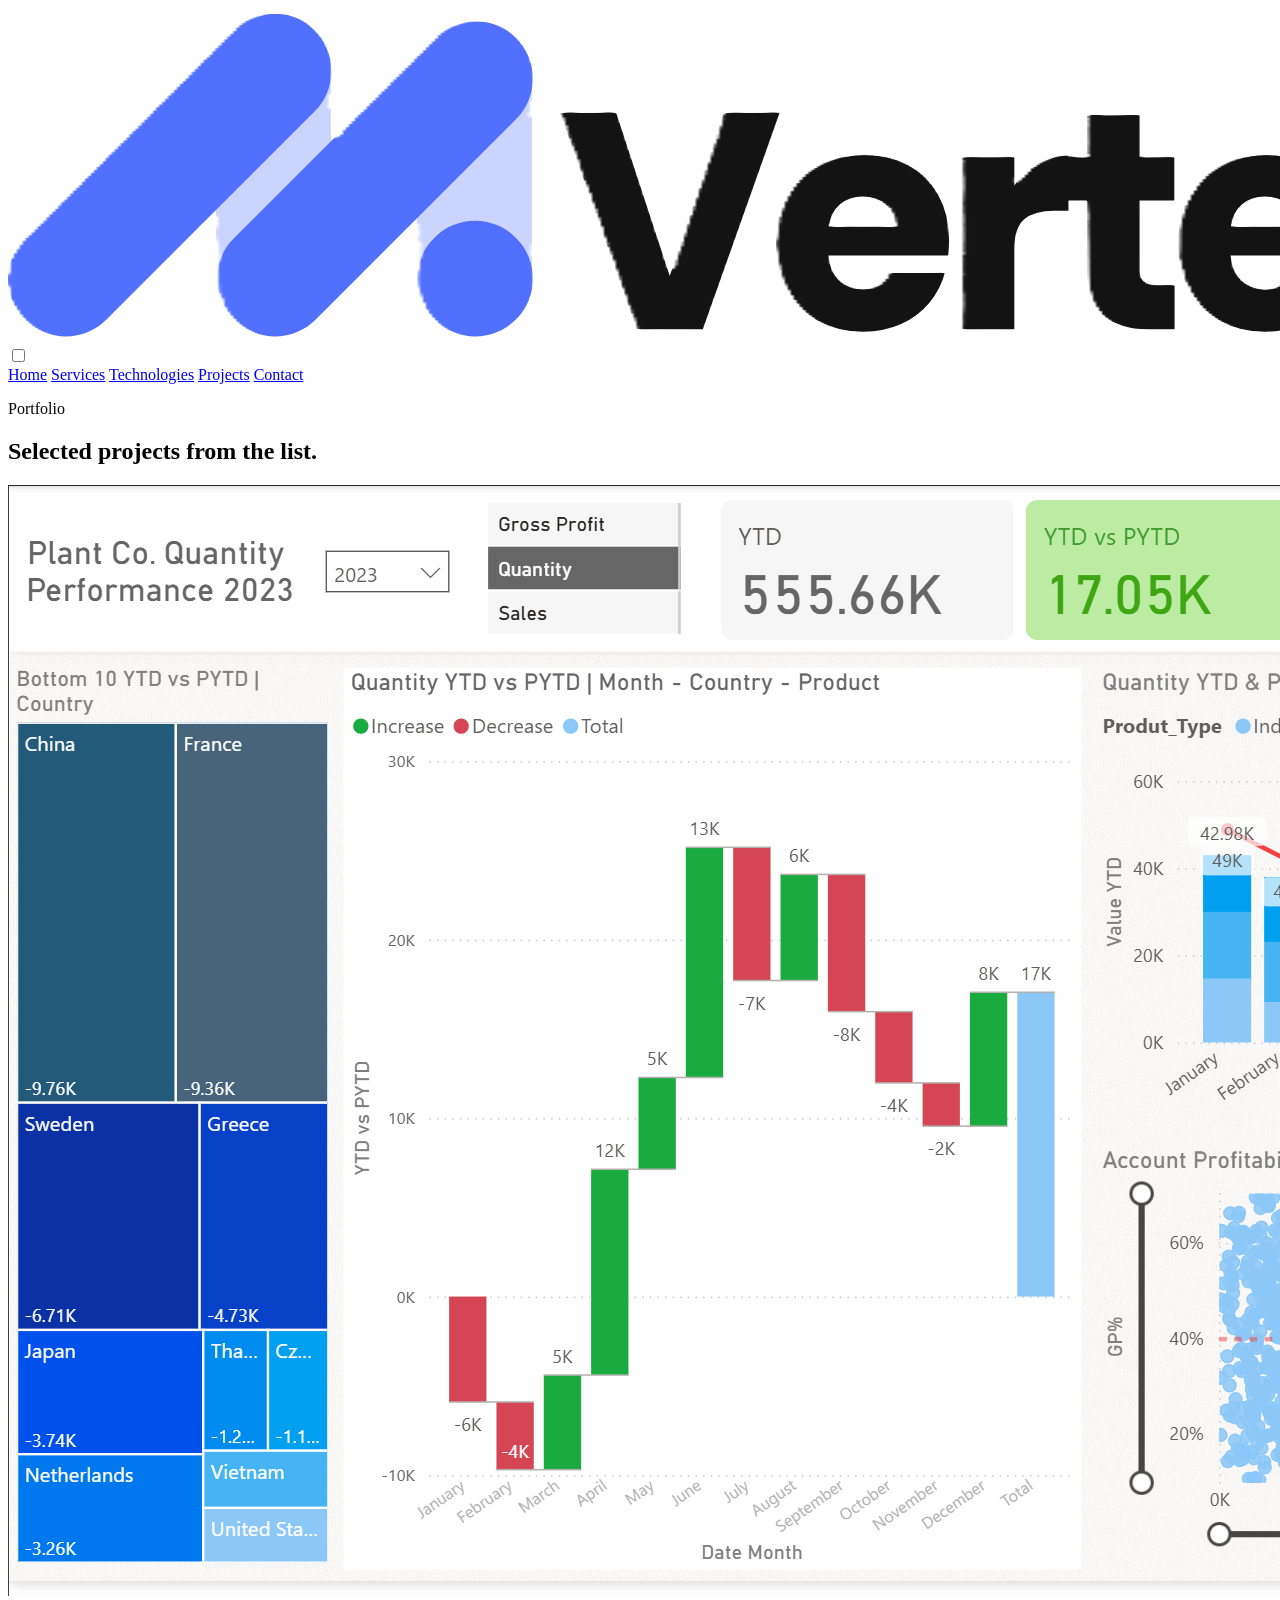
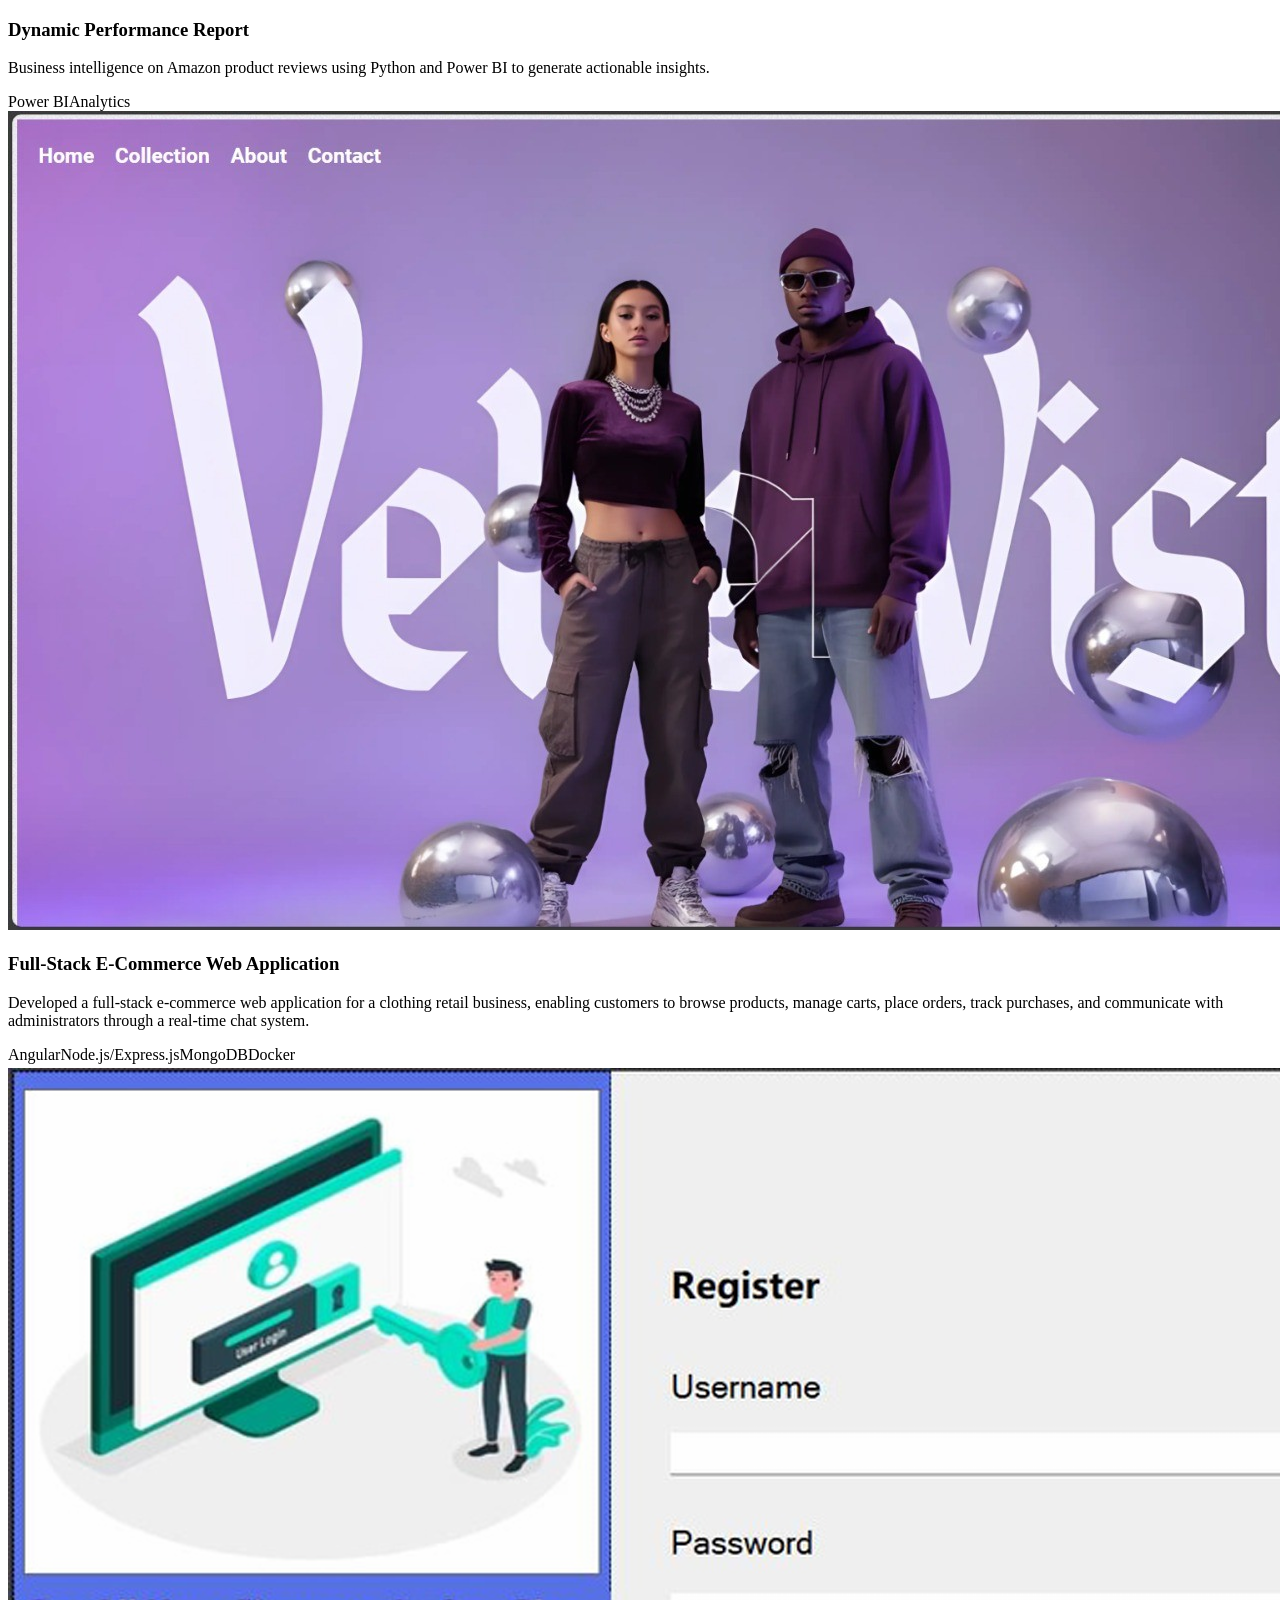
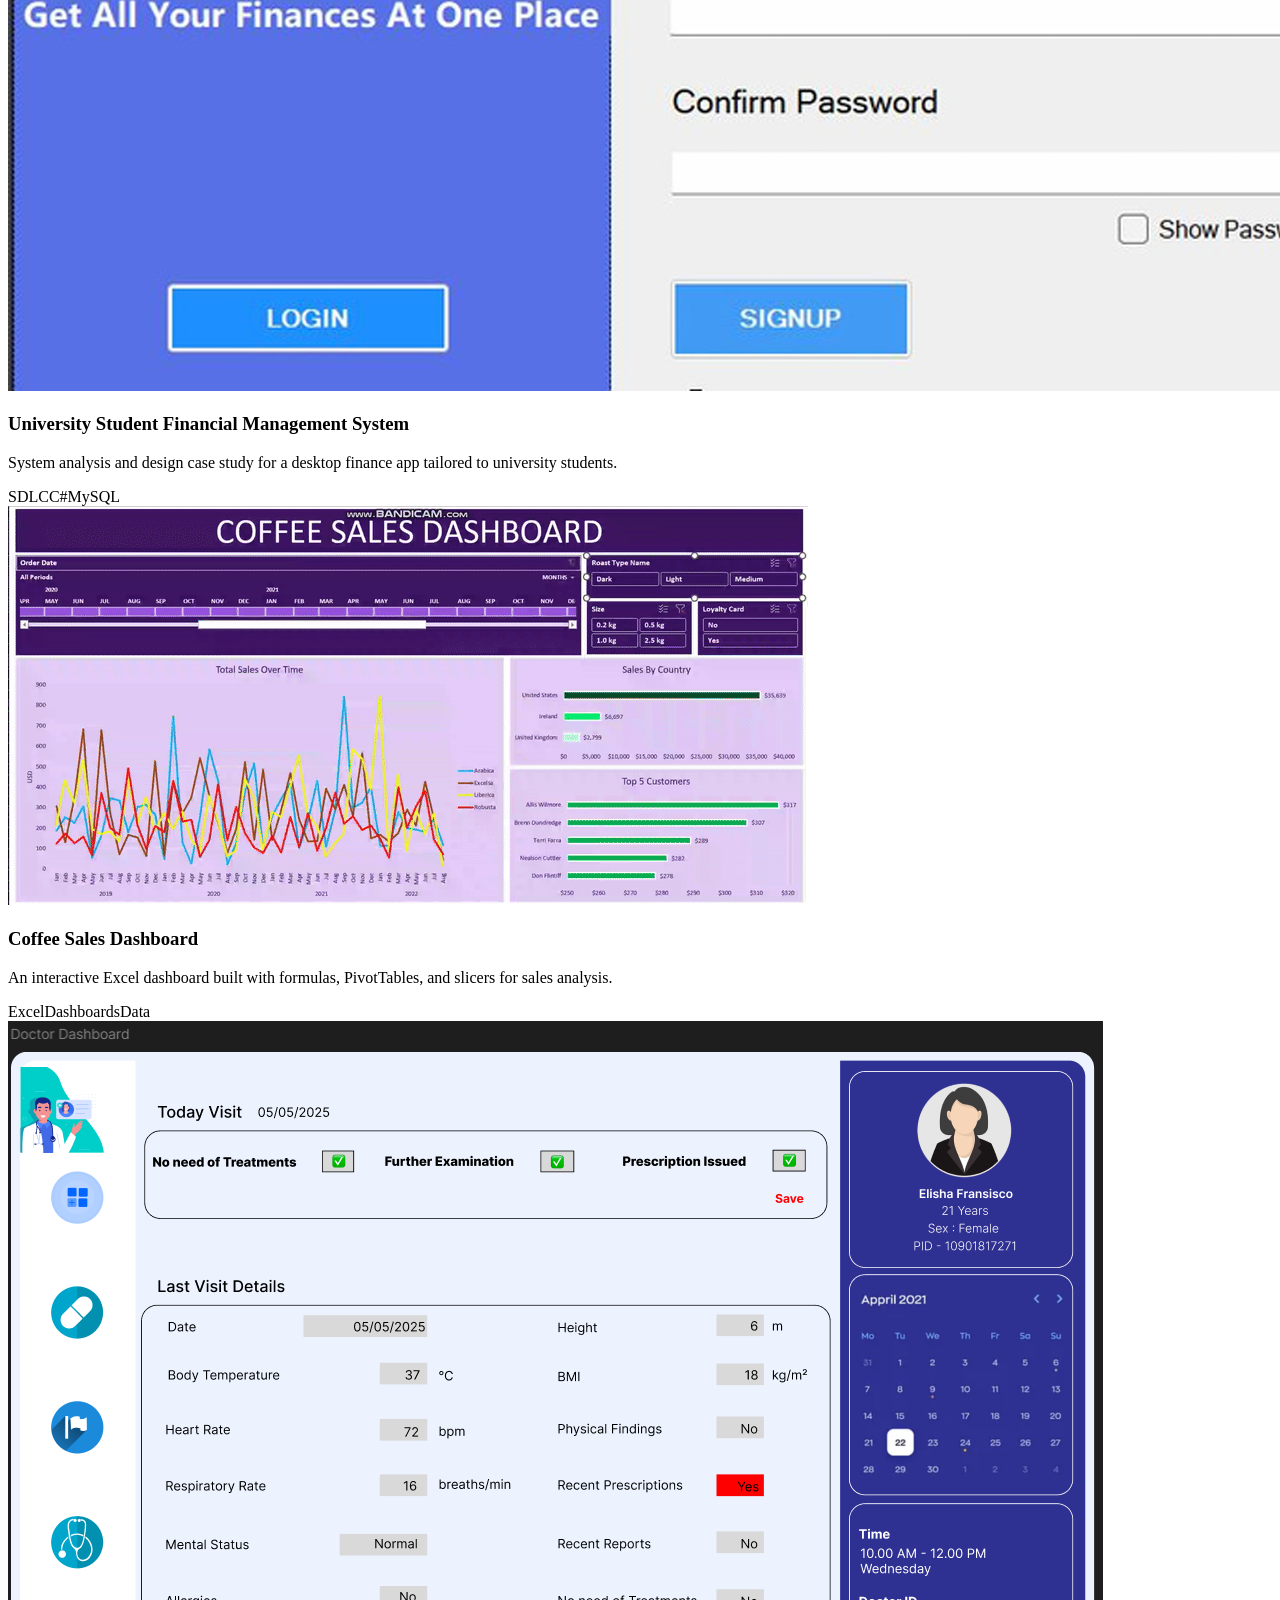
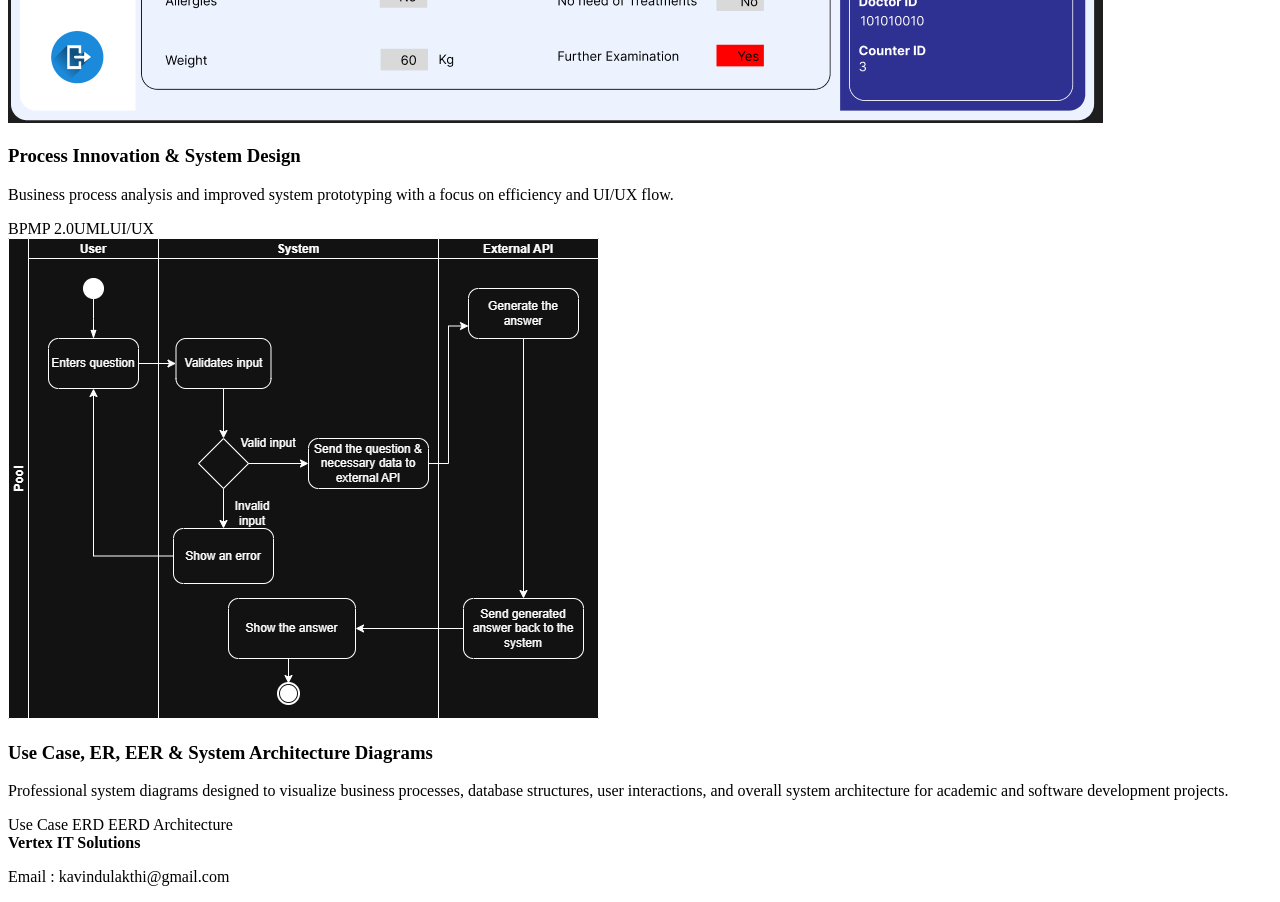
==== projects.html @ f2a085cf "fix(project):fix footer issue" ====
<!DOCTYPE html>
<html lang="en">
<head>
  <meta charset="UTF-8" />
  <meta name="viewport" content="width=device-width, initial-scale=1.0" />
  <meta name="description" content="Vertex IT Solutions selected projects, dashboards, systems, diagrams, and design concepts." />
  <title>Projects | Vertex IT Solutions</title>
  <link rel="preconnect" href="https://fonts.googleapis.com" />
  <link rel="preconnect" href="https://fonts.gstatic.com" crossorigin />
  <link href="https://fonts.googleapis.com/css2?family=Inter:wght@400;500;600;700;800&display=swap" rel="stylesheet" />
  <link rel="stylesheet" href="index.css" />
</head>
<body>
  <header class="site-header">
    <div class="container nav">
      <a class="brand" href="./index.html#top" aria-label="Vertex IT Solutions">
        <img class="brand-logo" src="resources/logo.png" alt="Vertex IT Solutions logo" />
      </a>
      <input class="nav-toggle" type="checkbox" id="nav-toggle" />
      <label class="nav-toggle-button" for="nav-toggle" aria-label="Toggle navigation">
        <span></span>
        <span></span>
        <span></span>
      </label>
      <nav class="nav-menu" aria-label="Primary">
        <a href="./index.html#top">Home</a>
        <a href="./index.html#services">Services</a>
        <a href="./index.html#technologies">Technologies</a>
        <a href="./projects.html">Projects</a>
        <a href="https://wa.me/94761963620?text=Hello%20Vertex%20IT%20Solutions%2C%20I%20would%20like%20to%20know%20more." target="_blank" rel="noopener noreferrer">Contact</a>
      </nav>
    </div>
  </header>

  <main id="top">
    <section class="section container">
      <div class="section-heading">
        <p class="eyebrow">Portfolio</p>
        <h2>Selected projects from the list.</h2>
      </div>

      <div class="portfolio-grid">
        <article class="project-card project-card-accent">
          <div class="project-preview project-preview-bi">
            <img src="resources/1.png" alt="Dynamic Performance Report preview" />
          </div>
          <div class="project-body">
            <h3>Dynamic Performance Report</h3>
            <p>Business intelligence on Amazon product reviews using Python and Power BI to generate actionable insights.</p>
            <div class="project-tags">
              <span>Power BI</span><span>Analytics</span>
            </div>
          </div>
        </article>

        <article class="project-card">
          <div class="project-preview project-preview-system">
            <img src="resources/2.jpeg" alt="Full-Stack E-Commerce Web Application preview" />
          </div>
          <div class="project-body">
            <h3>Full-Stack E-Commerce Web Application</h3>
            <p>Developed a full-stack e-commerce web application for a clothing retail business, enabling customers to browse products, manage carts, place orders, track purchases, and communicate with administrators through a real-time chat system.</p>
            <div class="project-tags">
              <span>Angular</span><span>Node.js/Express.js</span><span>MongoDB</span><span>Docker</span>
            </div>
          </div>
        </article>

        <article class="project-card">
          <div class="project-preview project-preview-web">
            <img src="resources/3.png" alt="University Student Financial Management System preview" />
          </div>
          <div class="project-body">
            <h3>University Student Financial Management System</h3>
            <p>System analysis and design case study for a desktop finance app tailored to university students.</p>
            <div class="project-tags">
              <span>SDLC</span><span>C#</span><span>MySQL</span>
            </div>
          </div>
        </article>

        <article class="project-card">
          <div class="project-preview project-preview-bi-alt">
            <img src="resources/4.gif" alt="Coffee Sales Dashboard preview" />
          </div>
          <div class="project-body">
            <h3>Coffee Sales Dashboard</h3>
            <p>An interactive Excel dashboard built with formulas, PivotTables, and slicers for sales analysis.</p>
            <div class="project-tags">
              <span>Excel</span><span>Dashboards</span><span>Data</span>
            </div>
          </div>
        </article>

        <article class="project-card">
          <div class="project-preview project-preview-diagram">
            <img src="resources/5.png" alt="Process Innovation and System Design preview" />
          </div>
          <div class="project-body">
            <h3>Process Innovation & System Design</h3>
            <p>Business process analysis and improved system prototyping with a focus on efficiency and UI/UX flow.</p>
            <div class="project-tags">
              <span>BPMP 2.0</span><span>UML</span><span>UI/UX</span>
            </div>
          </div>
        </article>

        <article class="project-card">
  <div class="project-preview project-preview-figma">
    <img src="resources/6.png" alt="Use Case, ER, EER and System Architecture Diagrams preview" />
  </div>
  <div class="project-body">
    <h3>Use Case, ER, EER & System Architecture Diagrams</h3>
    <p>Professional system diagrams designed to visualize business processes, database structures, user interactions, and overall system architecture for academic and software development projects.</p>
    <div class="project-tags">
      <span>Use Case</span>
      <span>ERD</span>
      <span>EERD</span>
      <span>Architecture</span>
    </div>
  </div>
</article>
      </div>
    </section>
  </main>

  <footer class="site-footer">
    <div class="container footer-inner">
      <strong>Vertex IT Solutions</strong>
      <p>Email : kavindulakthi@gmail.com</p>
    </div>
  </footer>
</body>
</html>
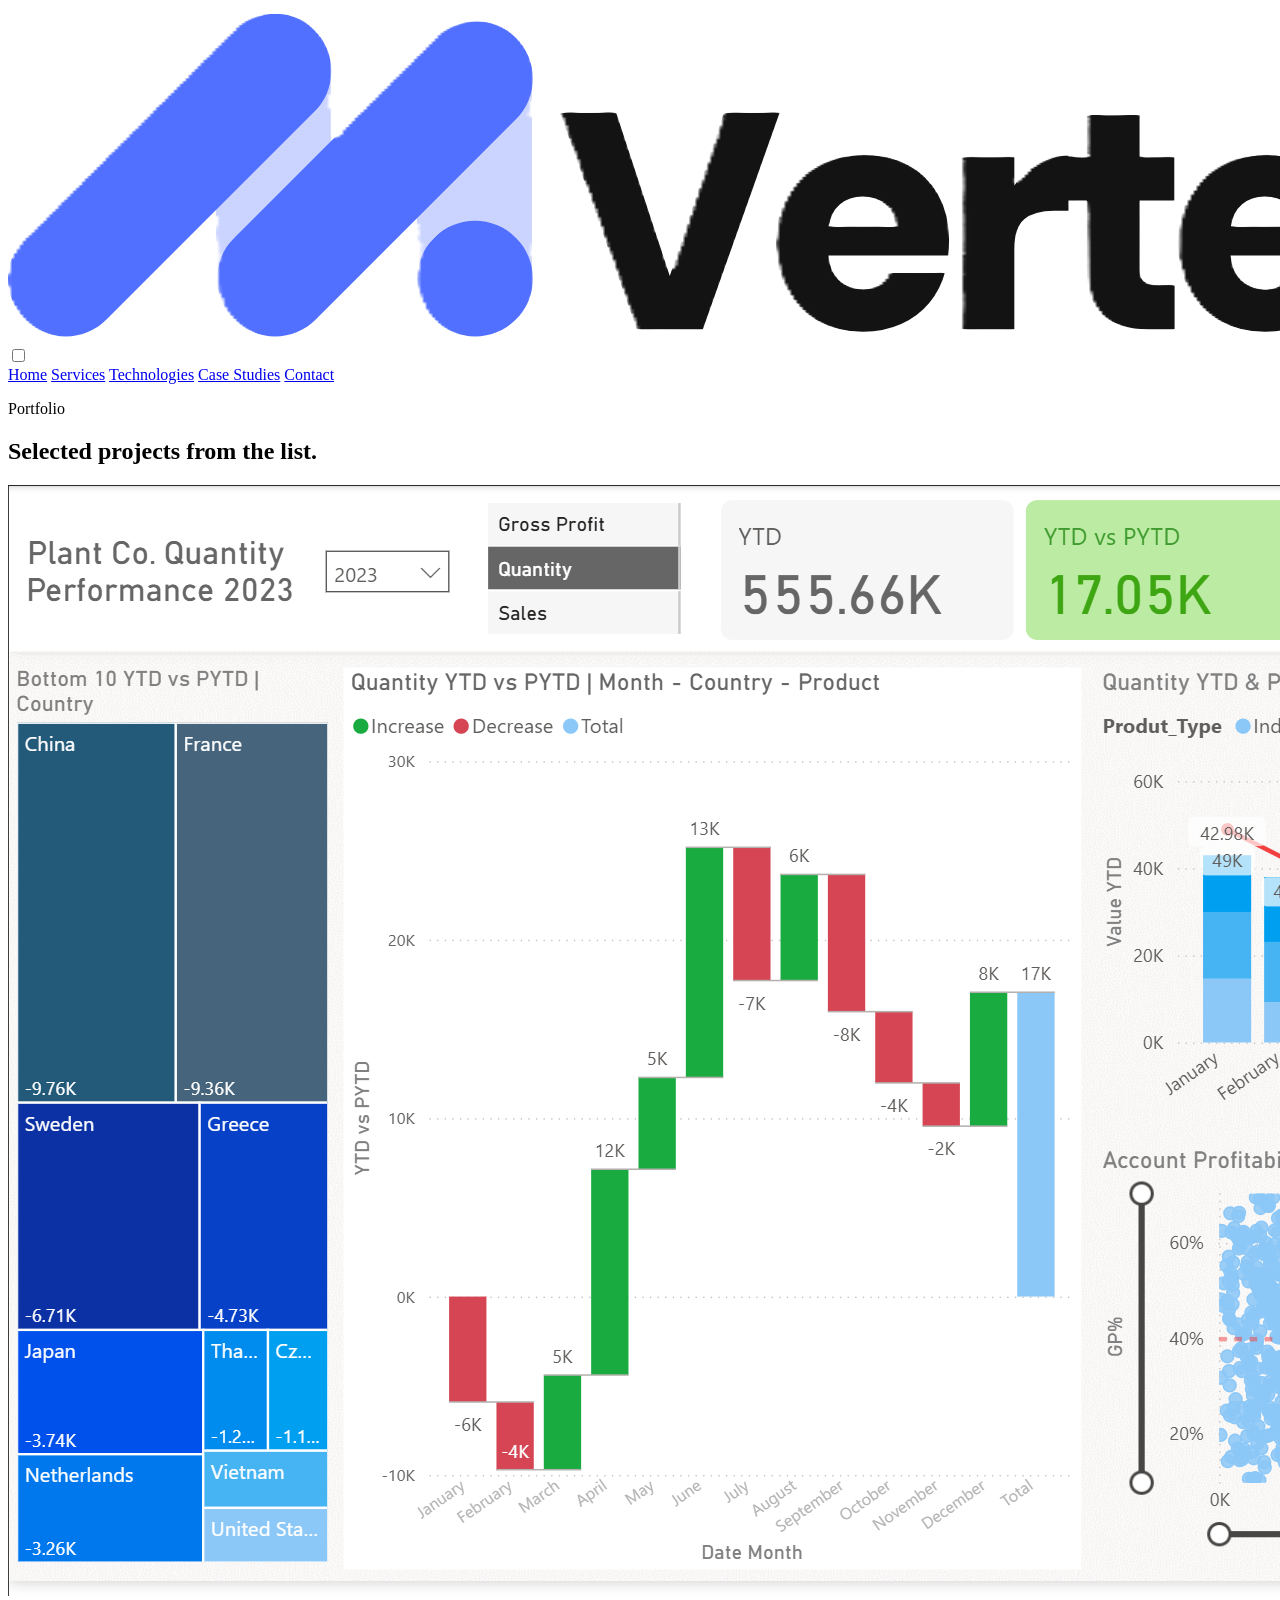
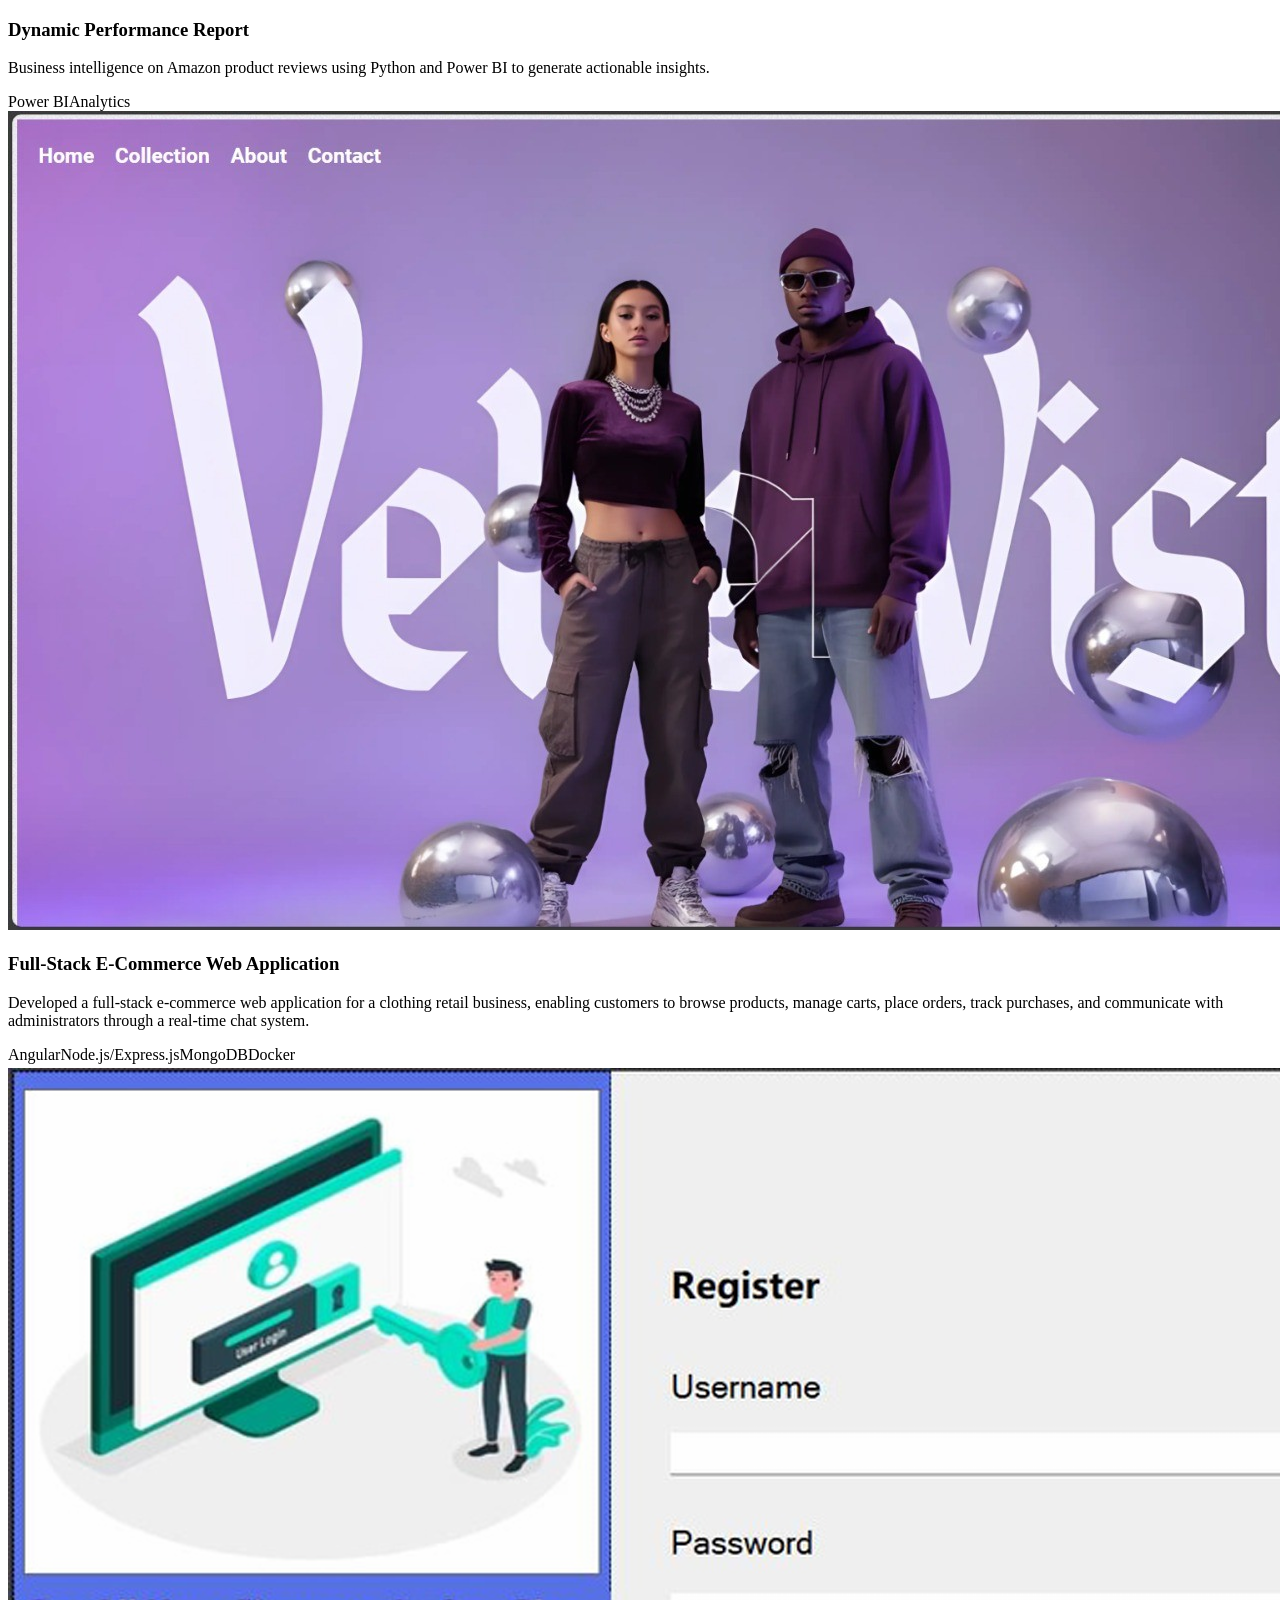
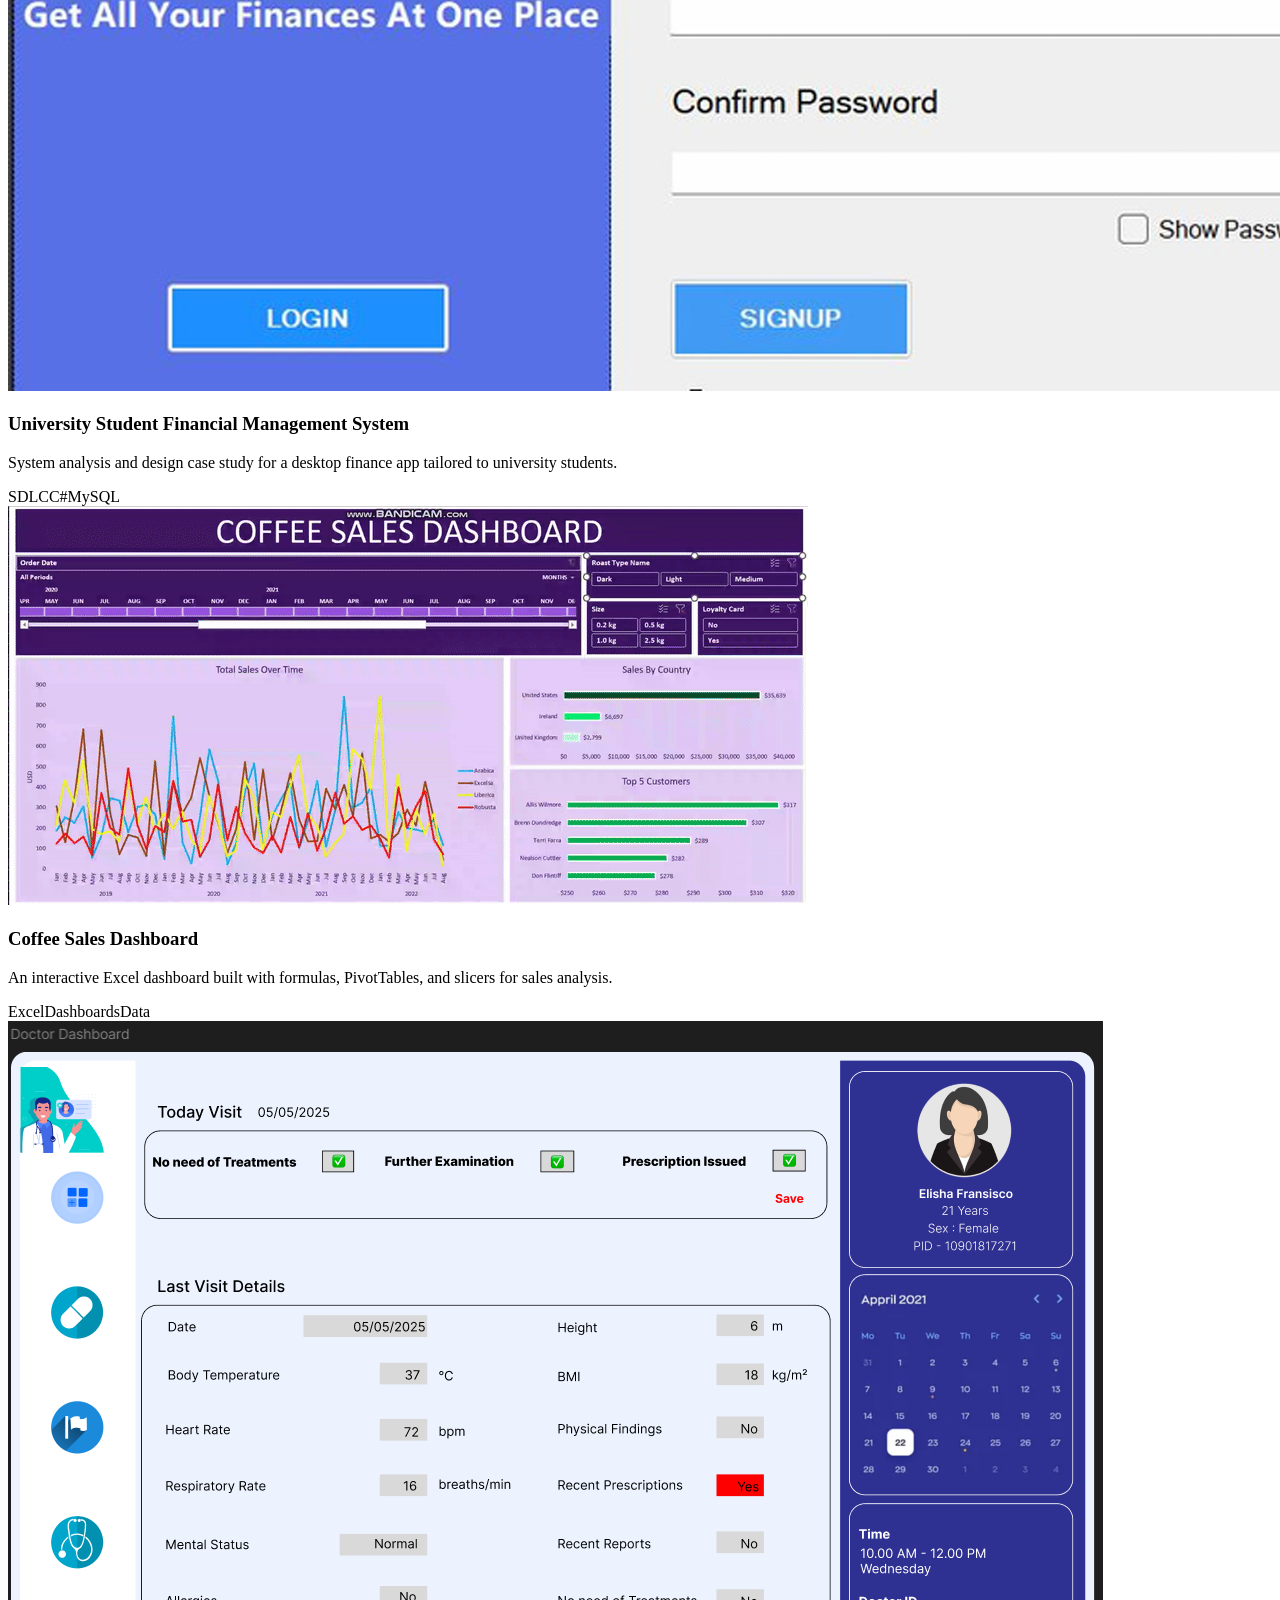
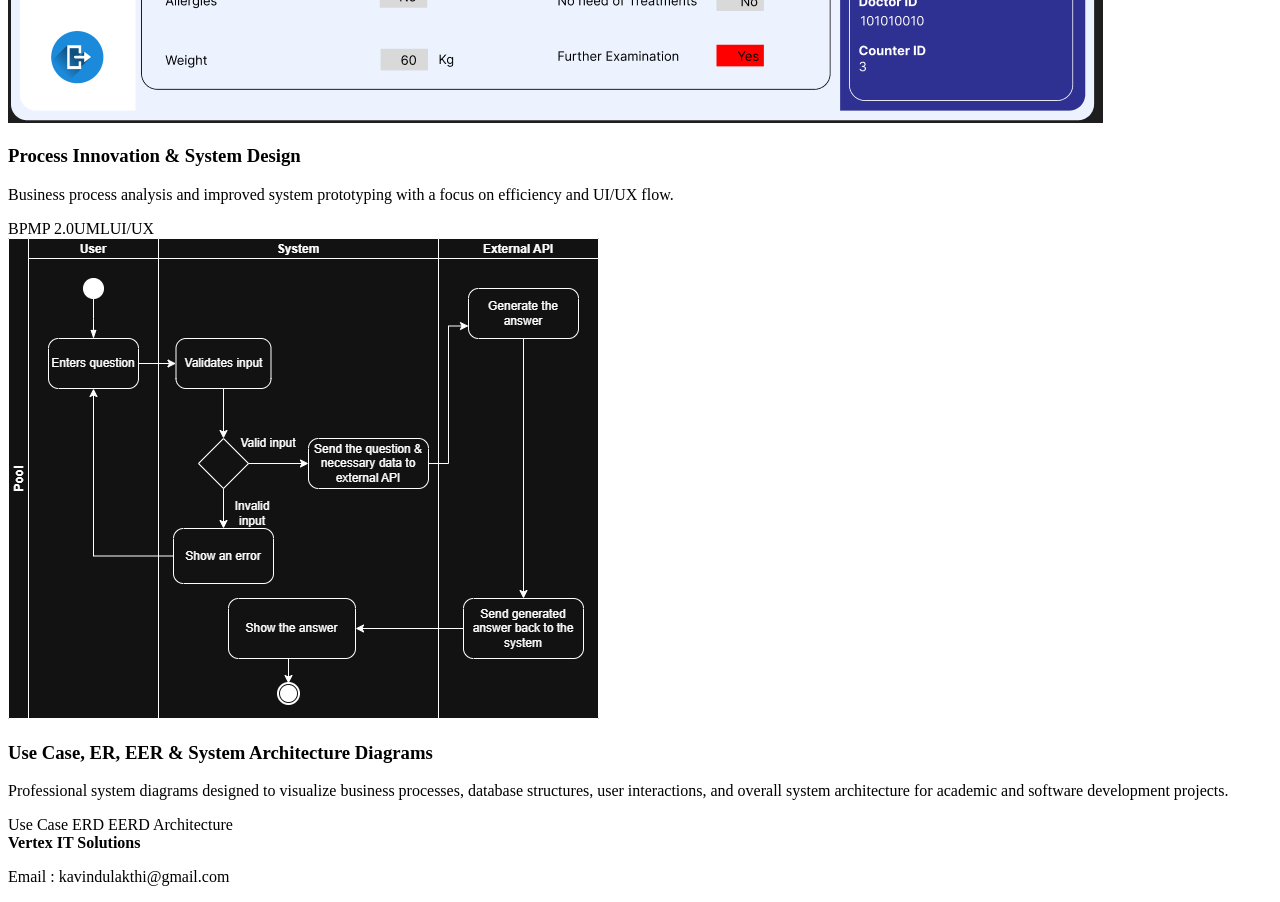
==== commit 5feaea23: "fix(project):fix navbar issue" ====
--- a/projects.html
+++ b/projects.html
@@ -26,7 +26,7 @@
         <a href="./index.html#top">Home</a>
         <a href="./index.html#services">Services</a>
         <a href="./index.html#technologies">Technologies</a>
-        <a href="./projects.html">Projects</a>
+        <a href="./projects.html">Case Studies</a>
         <a href="https://wa.me/94761963620?text=Hello%20Vertex%20IT%20Solutions%2C%20I%20would%20like%20to%20know%20more." target="_blank" rel="noopener noreferrer">Contact</a>
       </nav>
     </div>
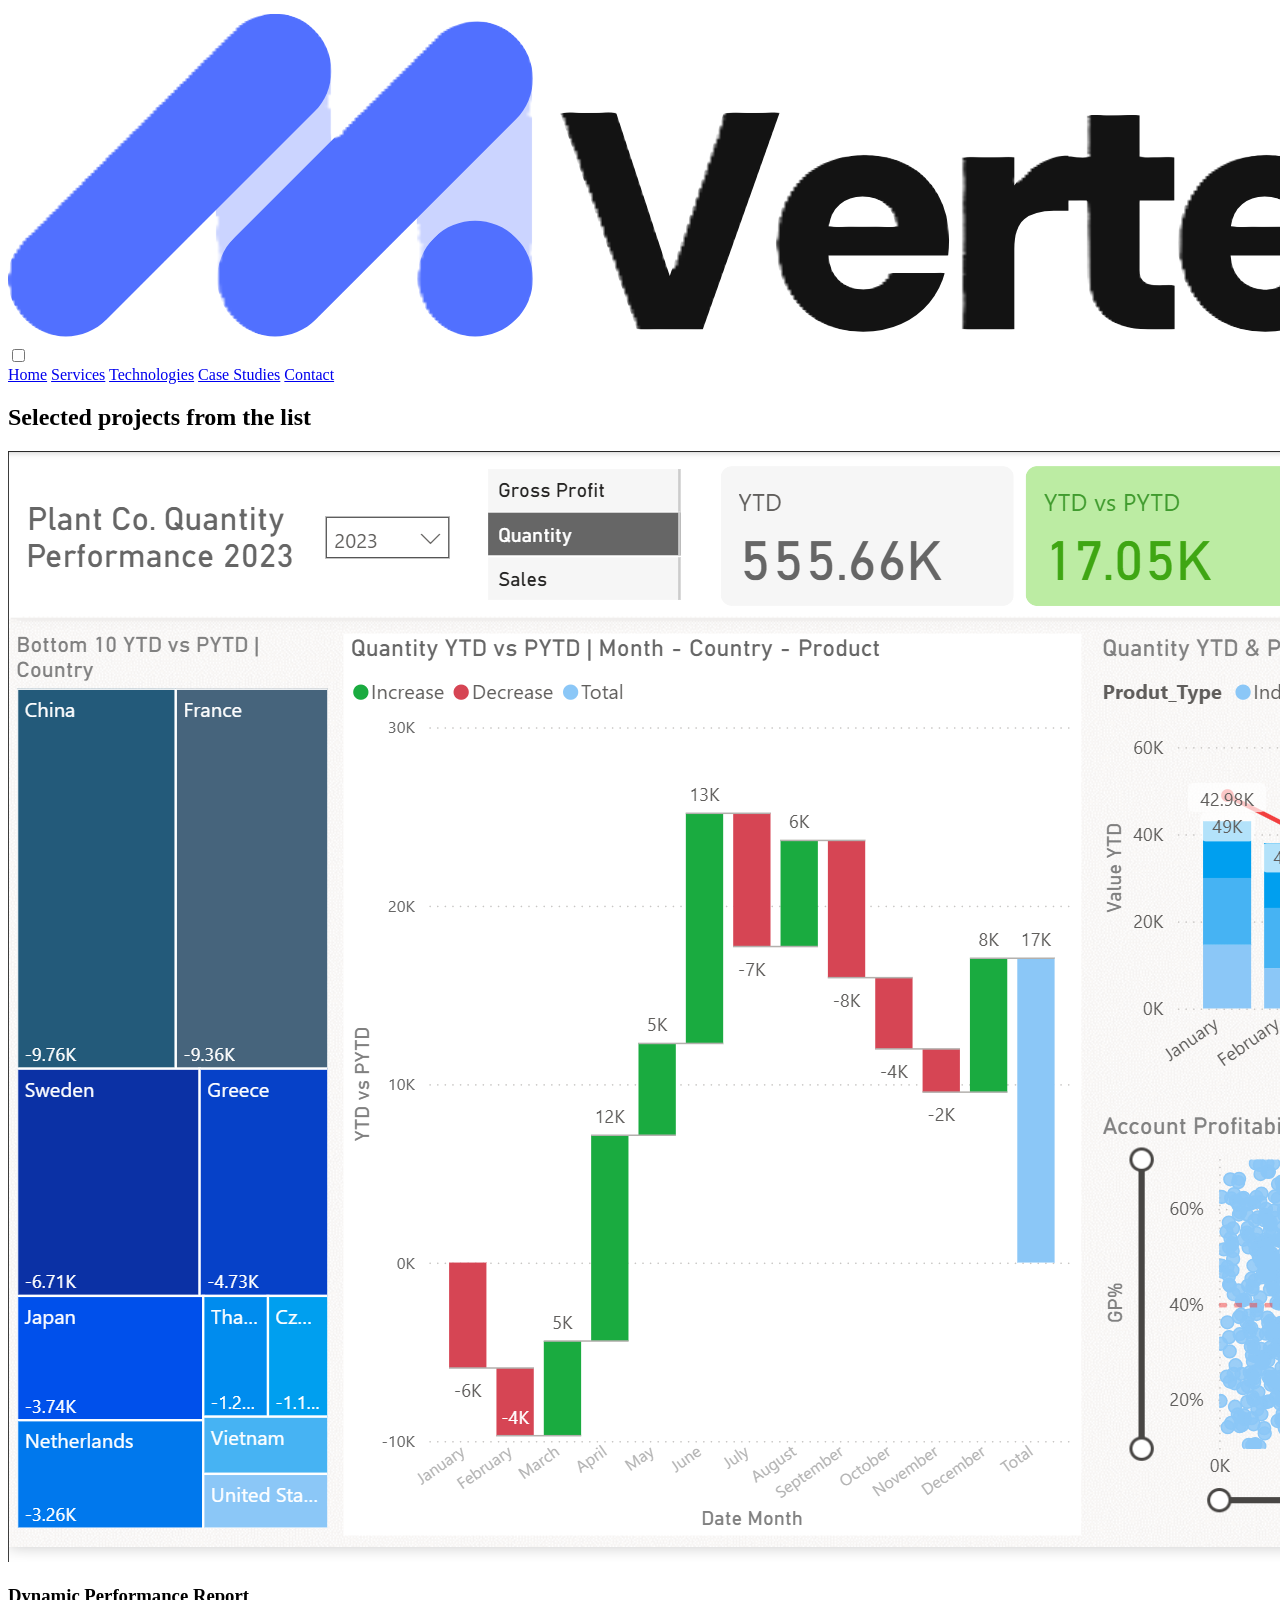
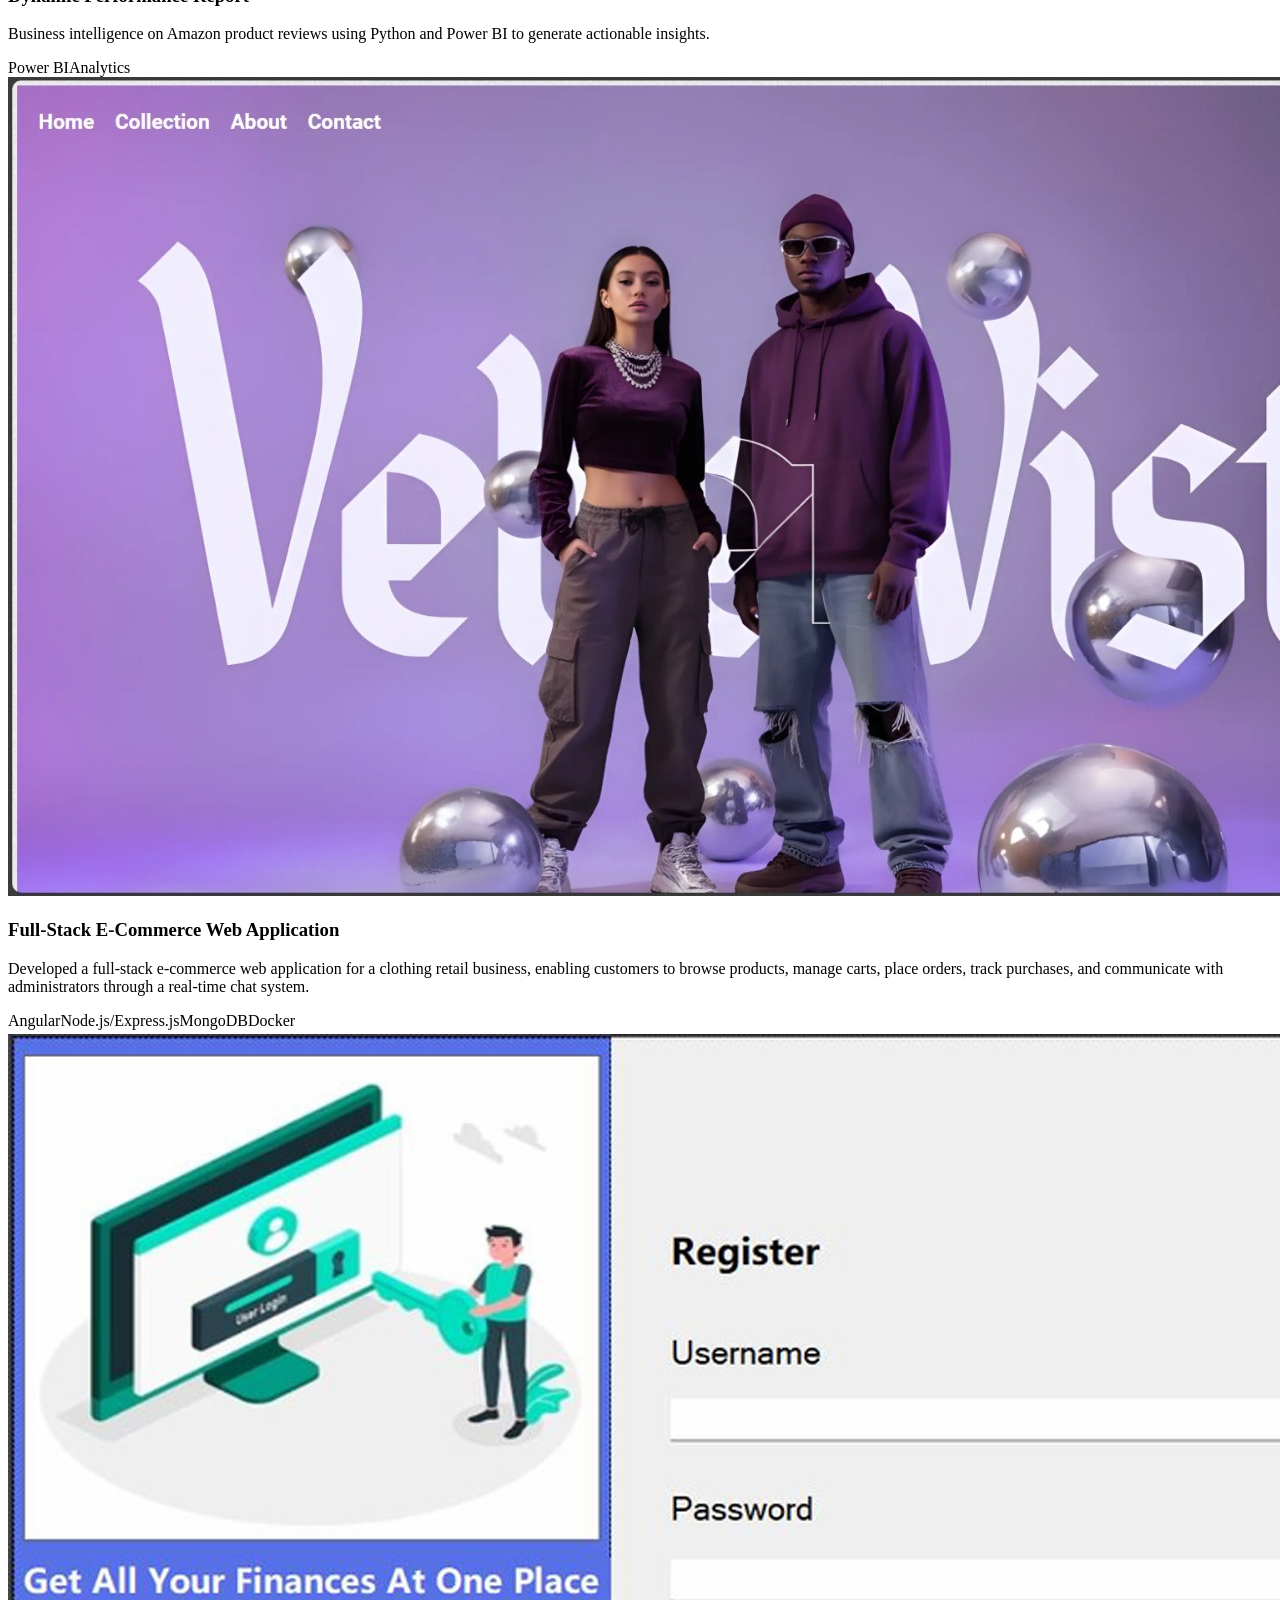
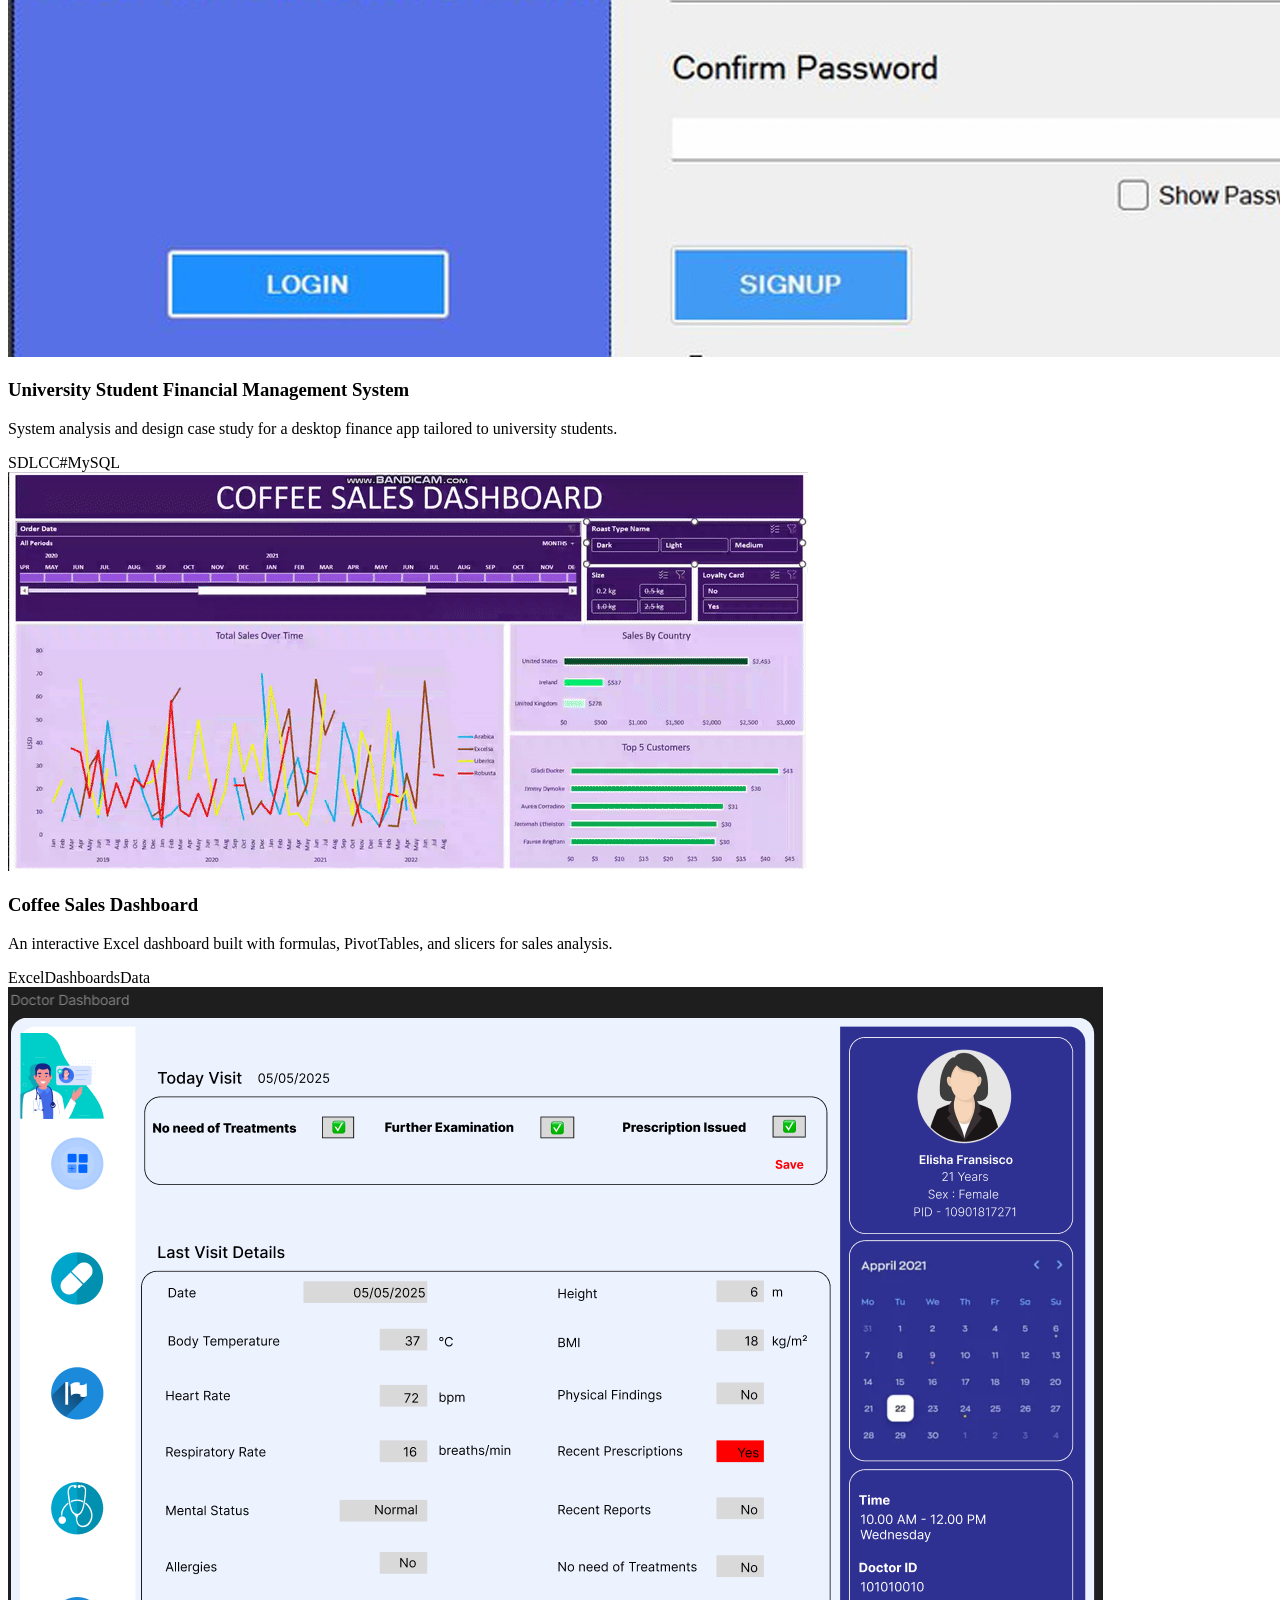
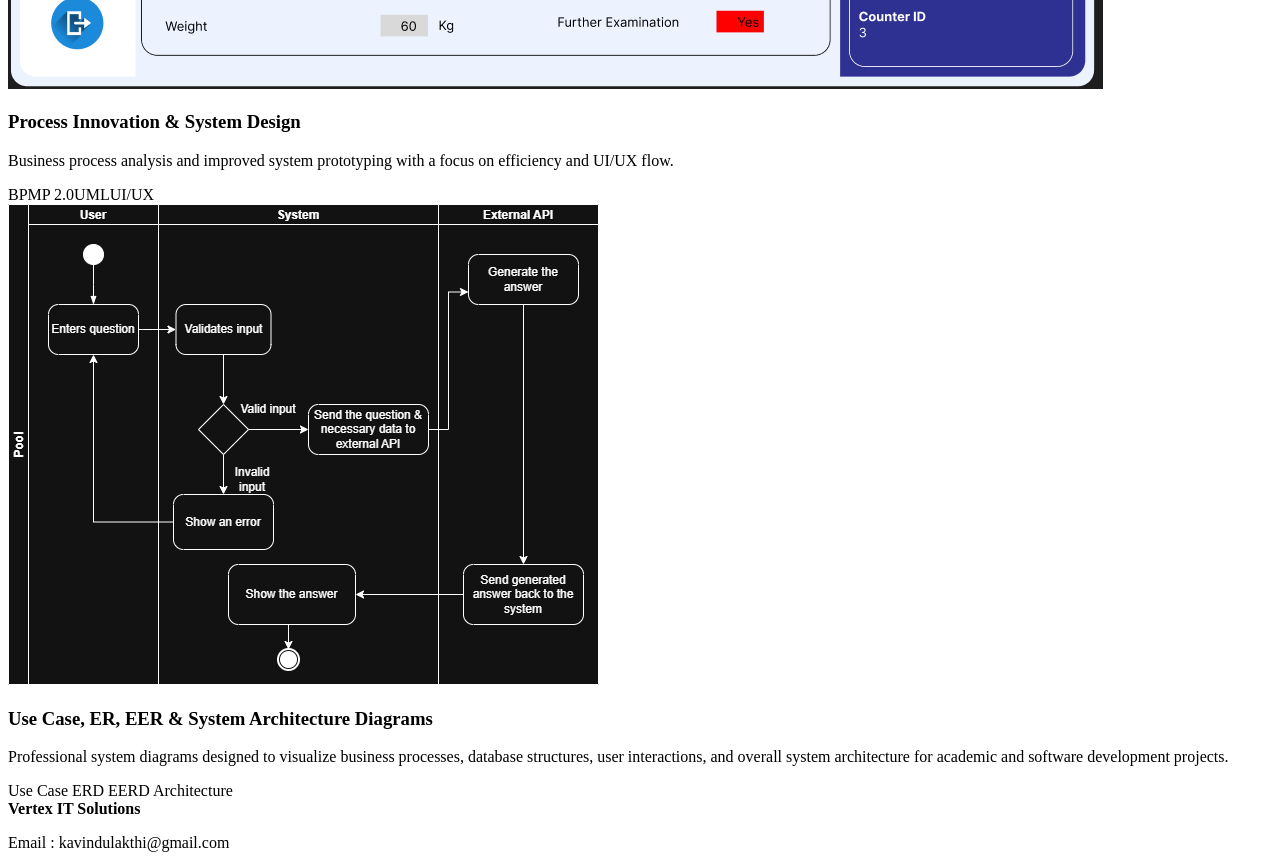
==== commit eb27d72f: "fix(project): fix letter issue" ====
--- a/projects.html
+++ b/projects.html
@@ -9,6 +9,7 @@
   <link rel="preconnect" href="https://fonts.gstatic.com" crossorigin />
   <link href="https://fonts.googleapis.com/css2?family=Inter:wght@400;500;600;700;800&display=swap" rel="stylesheet" />
   <link rel="stylesheet" href="index.css" />
+  <link rel="icon" type="image/x-icon" href="./resources/logo.ico">
 </head>
 <body>
   <header class="site-header">
@@ -35,8 +36,7 @@
   <main id="top">
     <section class="section container">
       <div class="section-heading">
-        <p class="eyebrow">Portfolio</p>
-        <h2>Selected projects from the list.</h2>
+        <h2>Selected projects from the list</h2>
       </div>
 
       <div class="portfolio-grid">
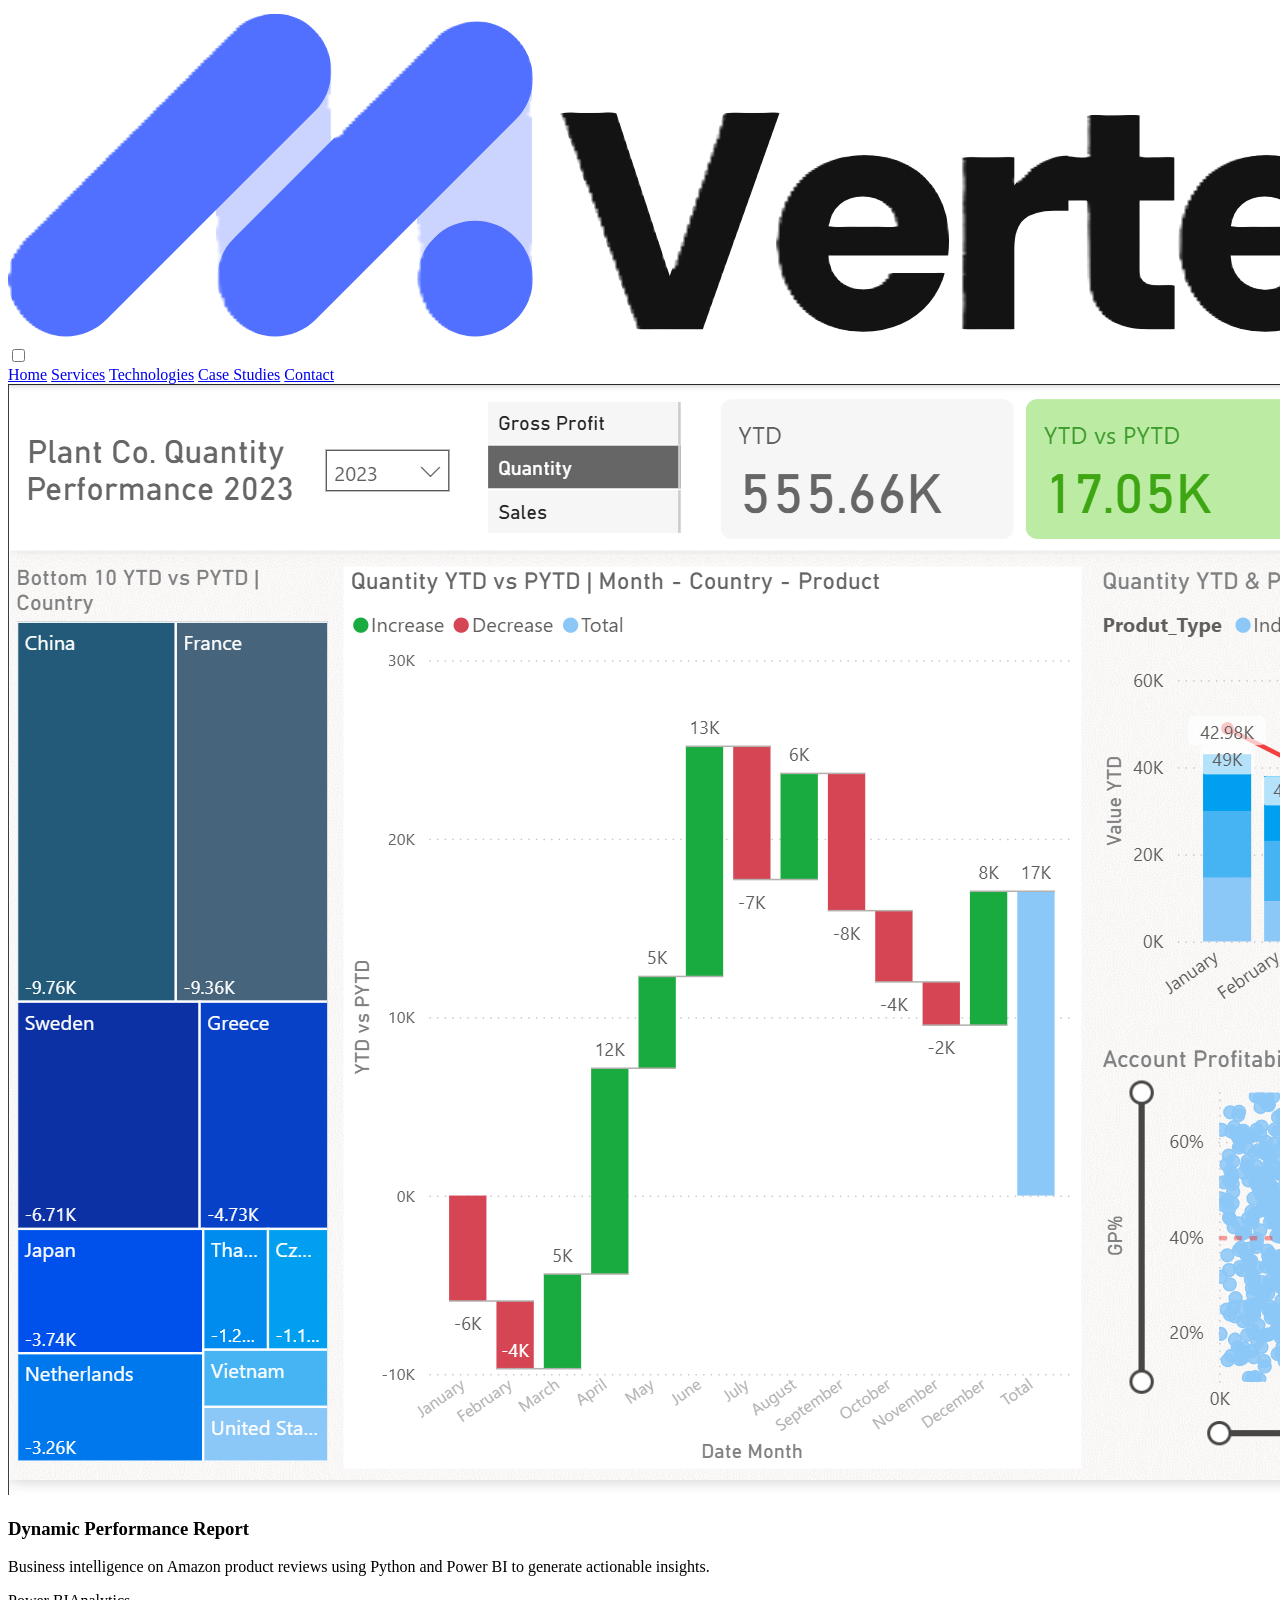
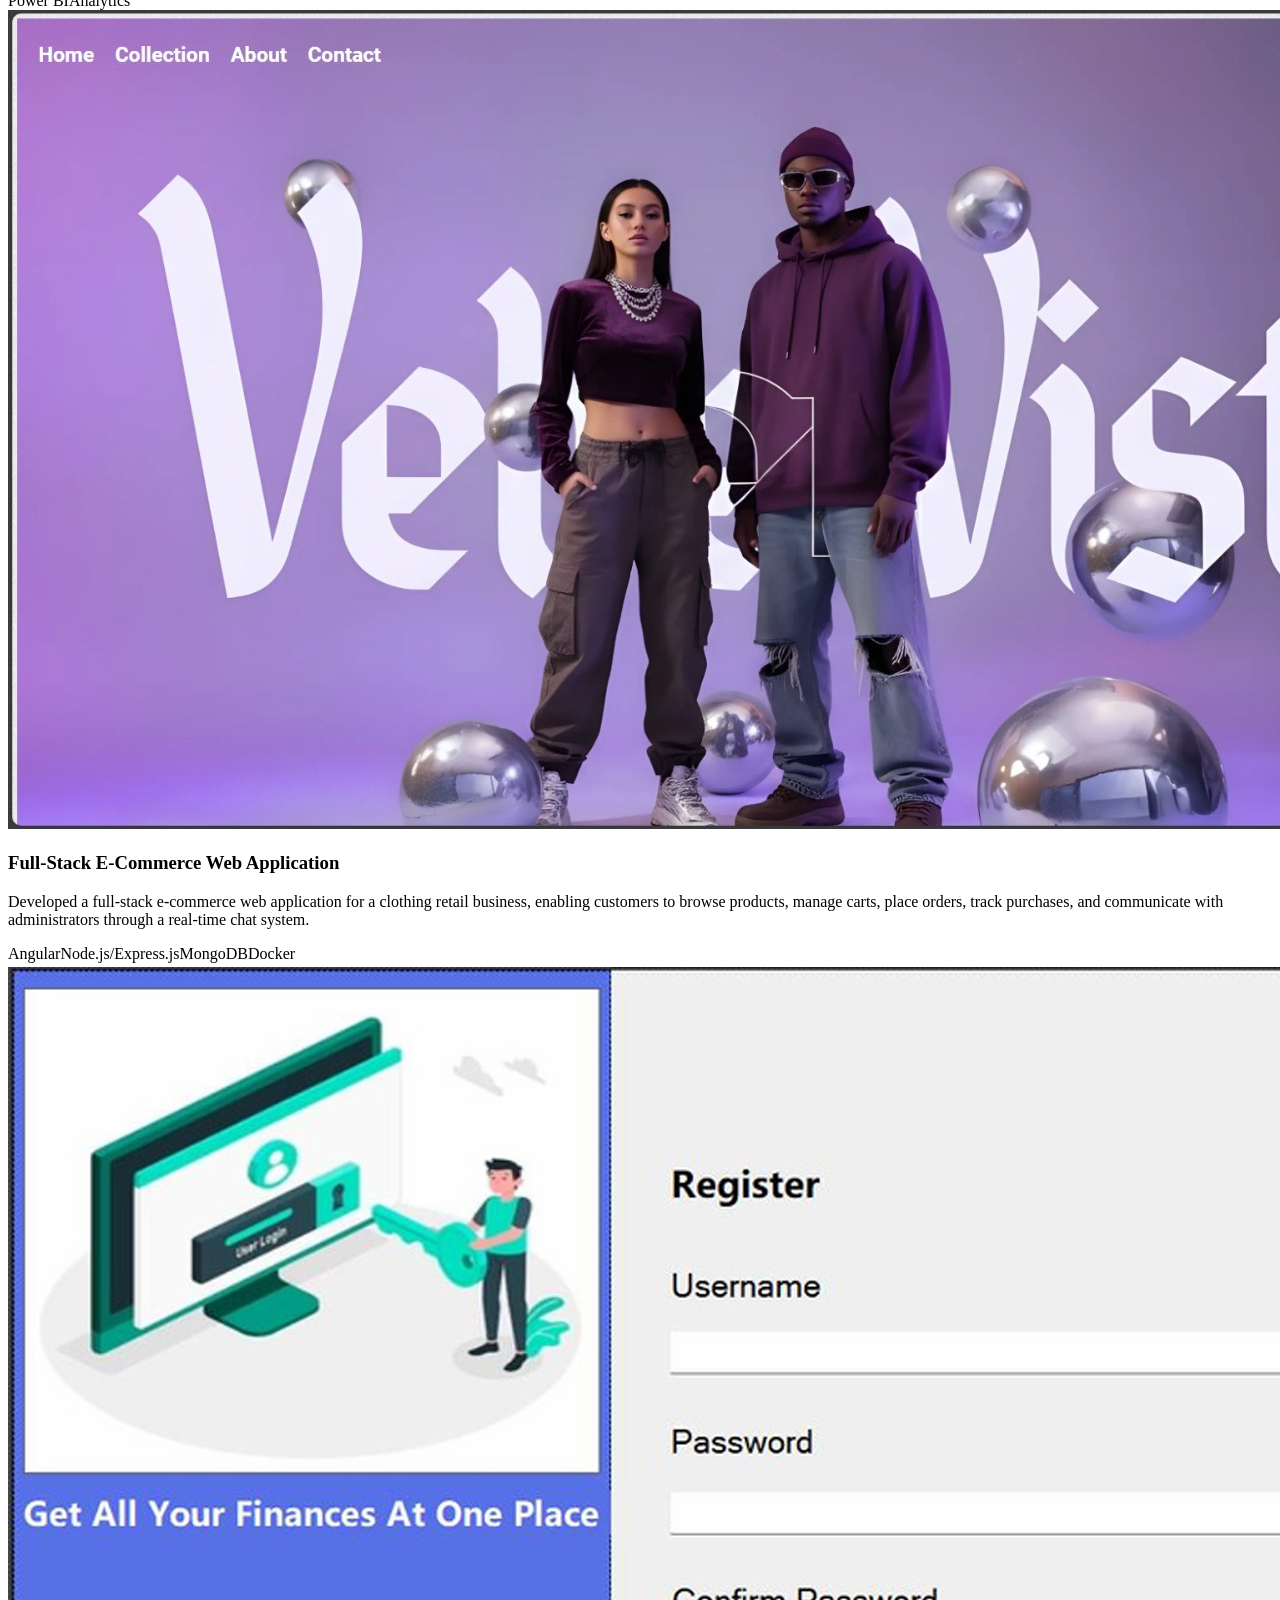
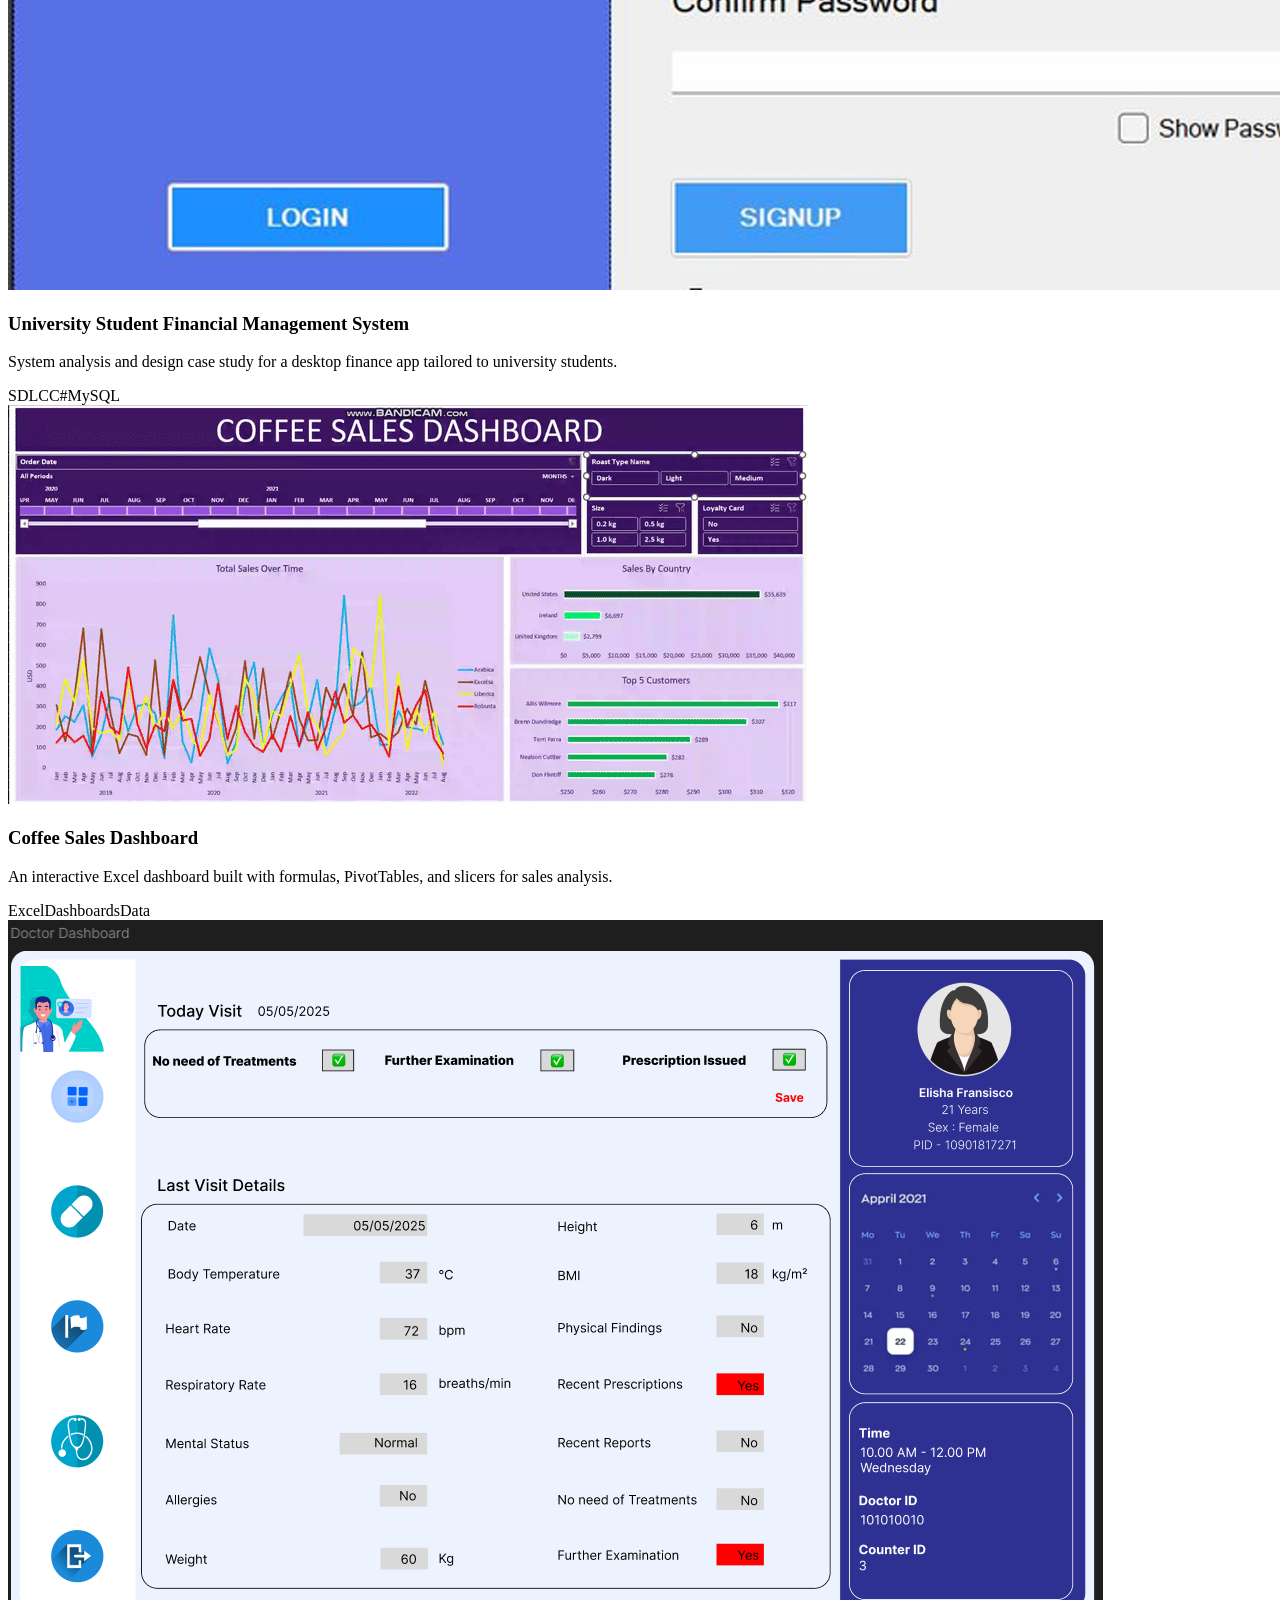
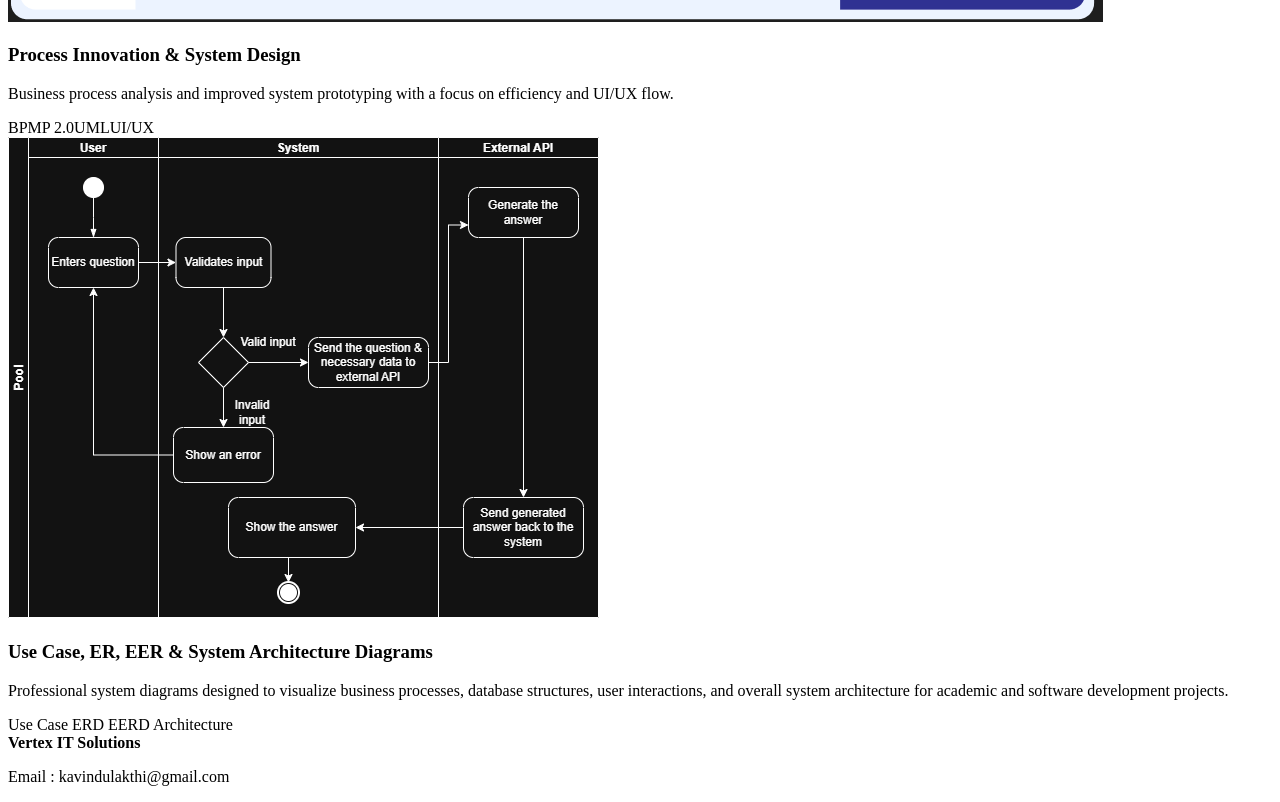
==== commit 3053e849: "refactor(project): edit unnecessary part" ====
--- a/projects.html
+++ b/projects.html
@@ -35,10 +35,6 @@
 
   <main id="top">
     <section class="section container">
-      <div class="section-heading">
-        <h2>Selected projects from the list</h2>
-      </div>
-
       <div class="portfolio-grid">
         <article class="project-card project-card-accent">
           <div class="project-preview project-preview-bi">
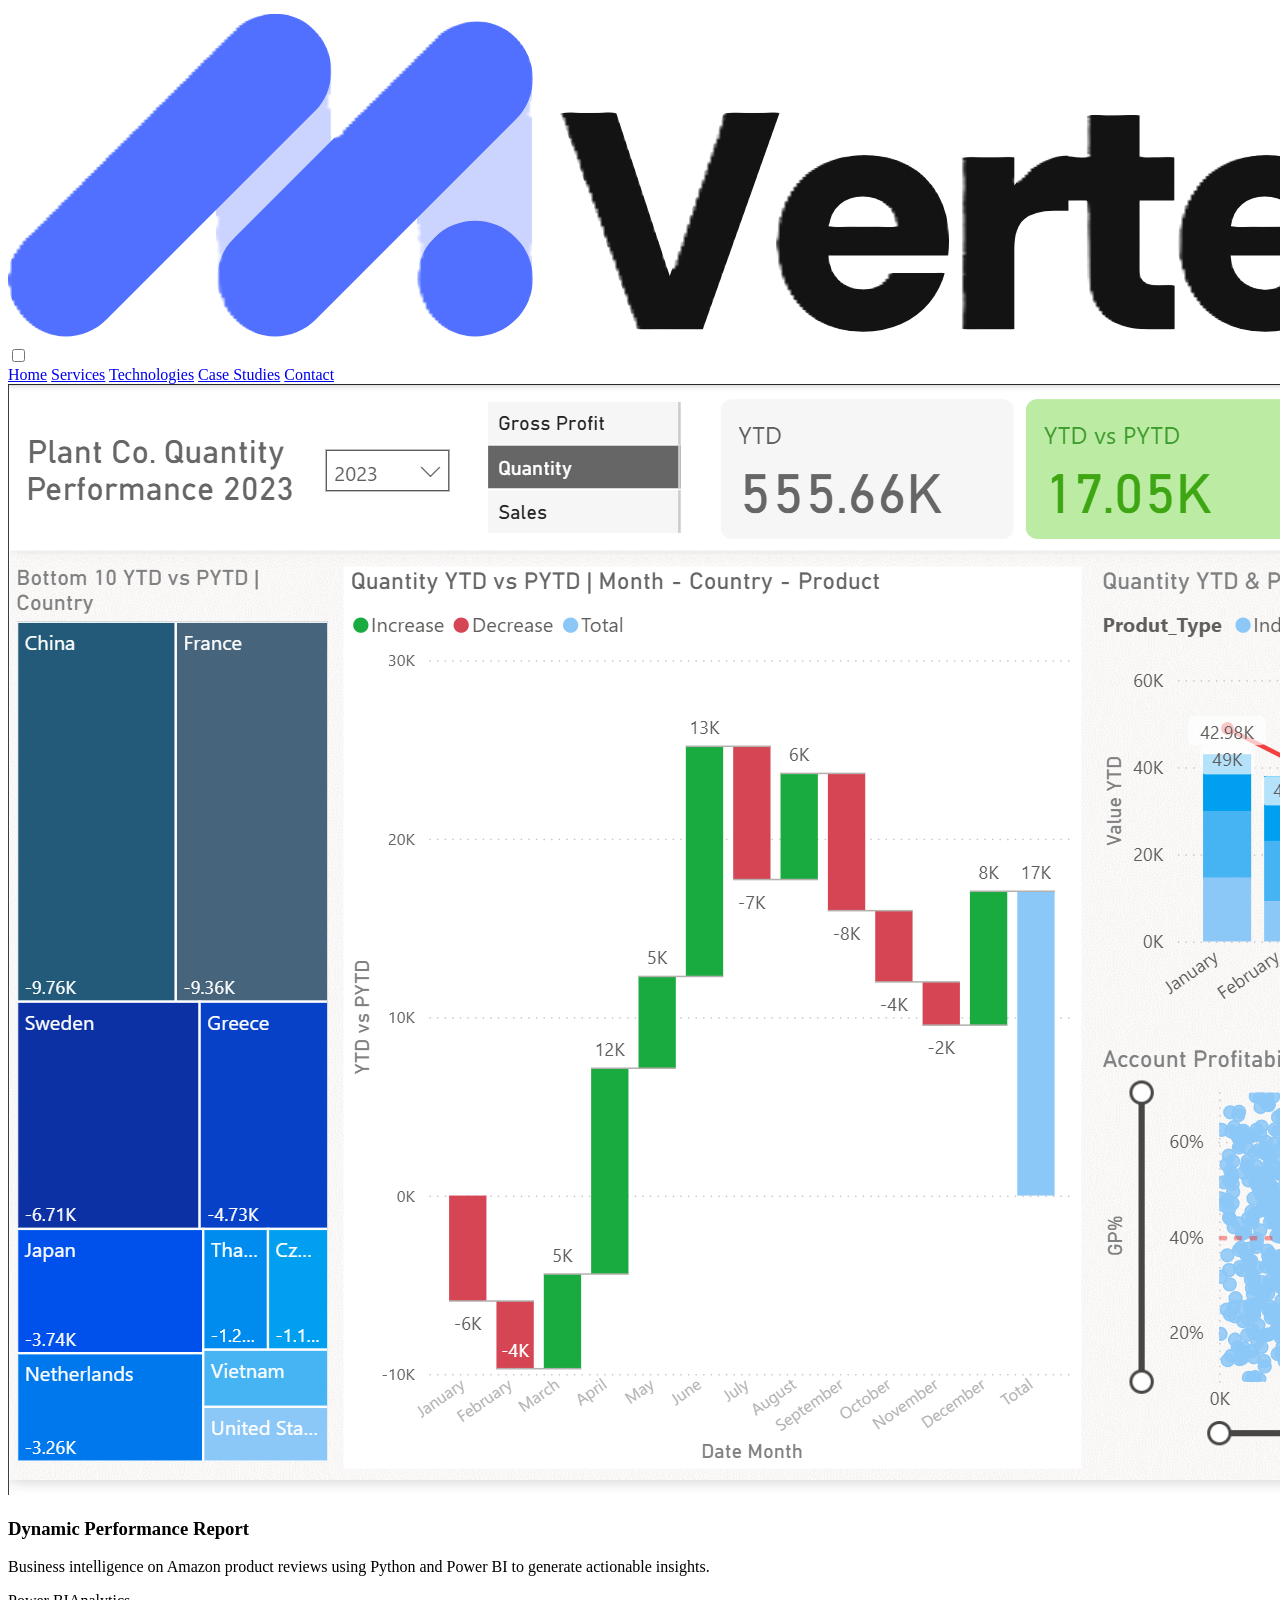
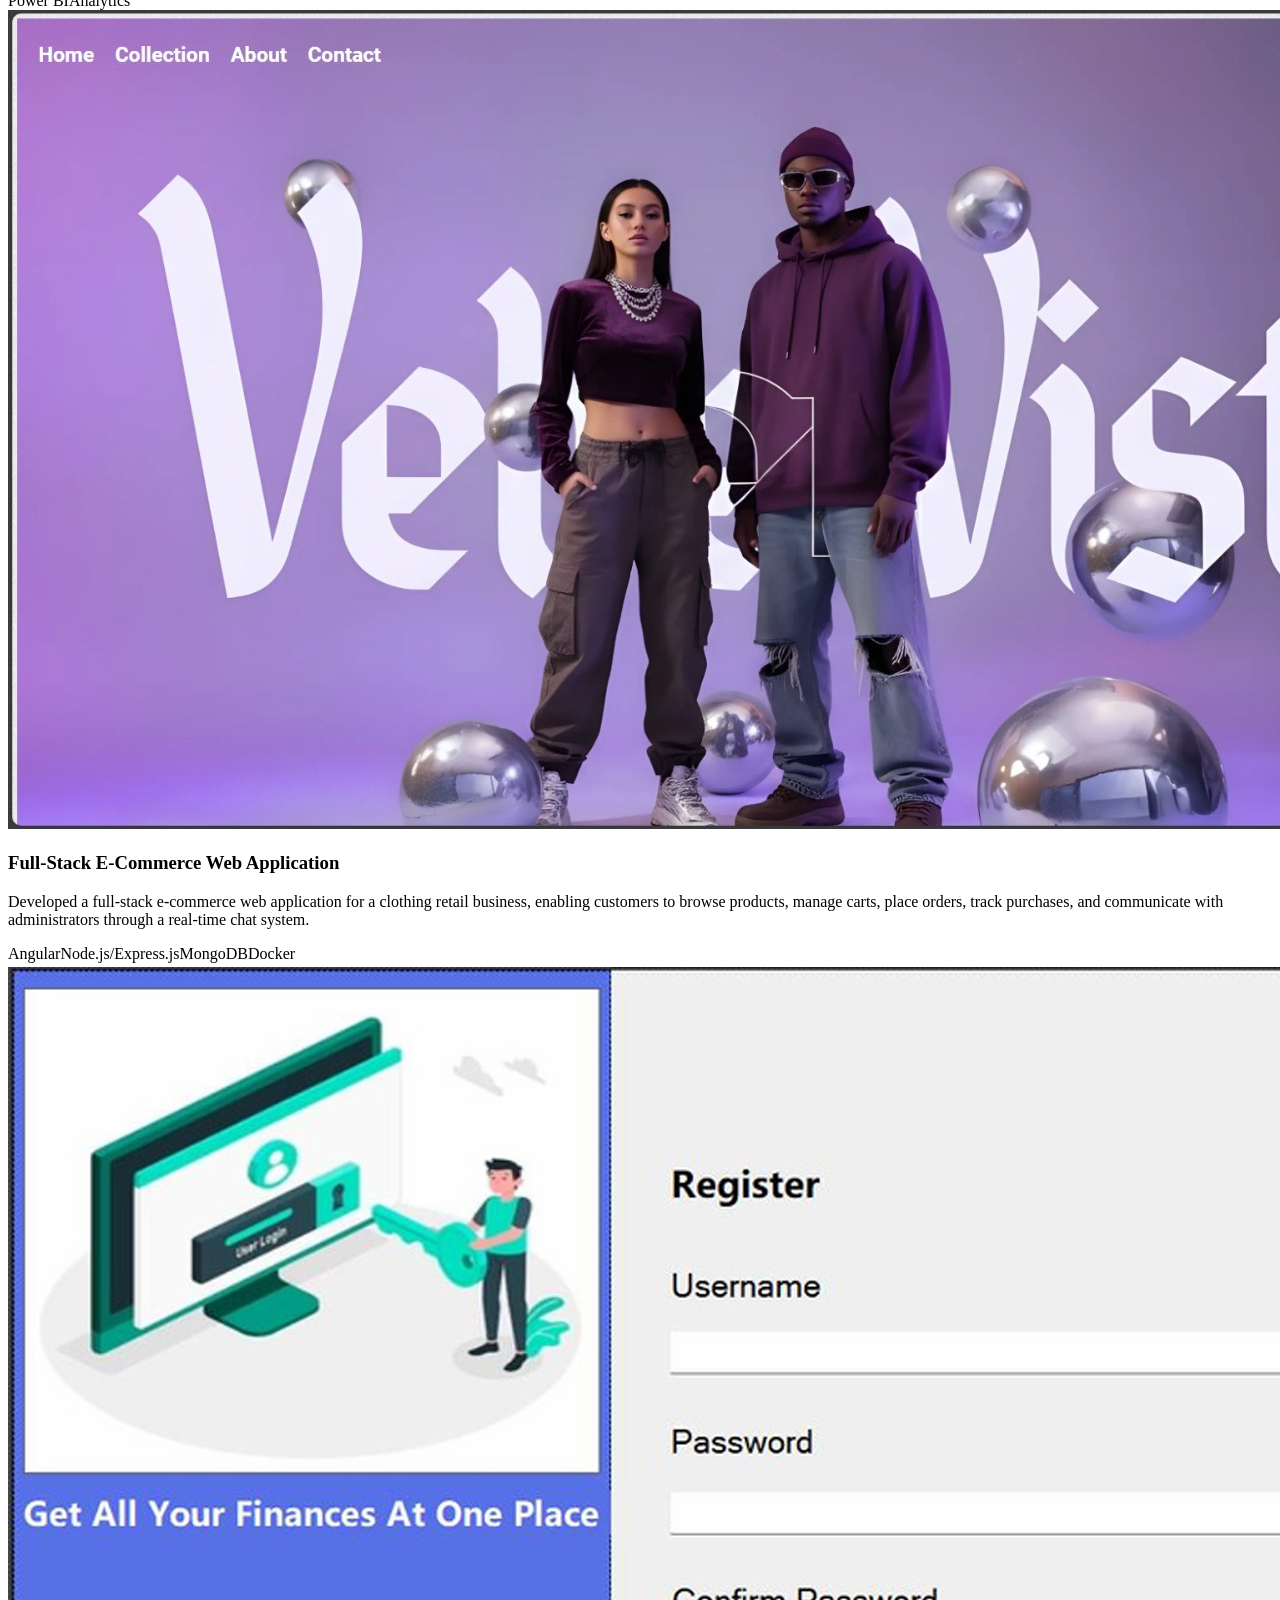
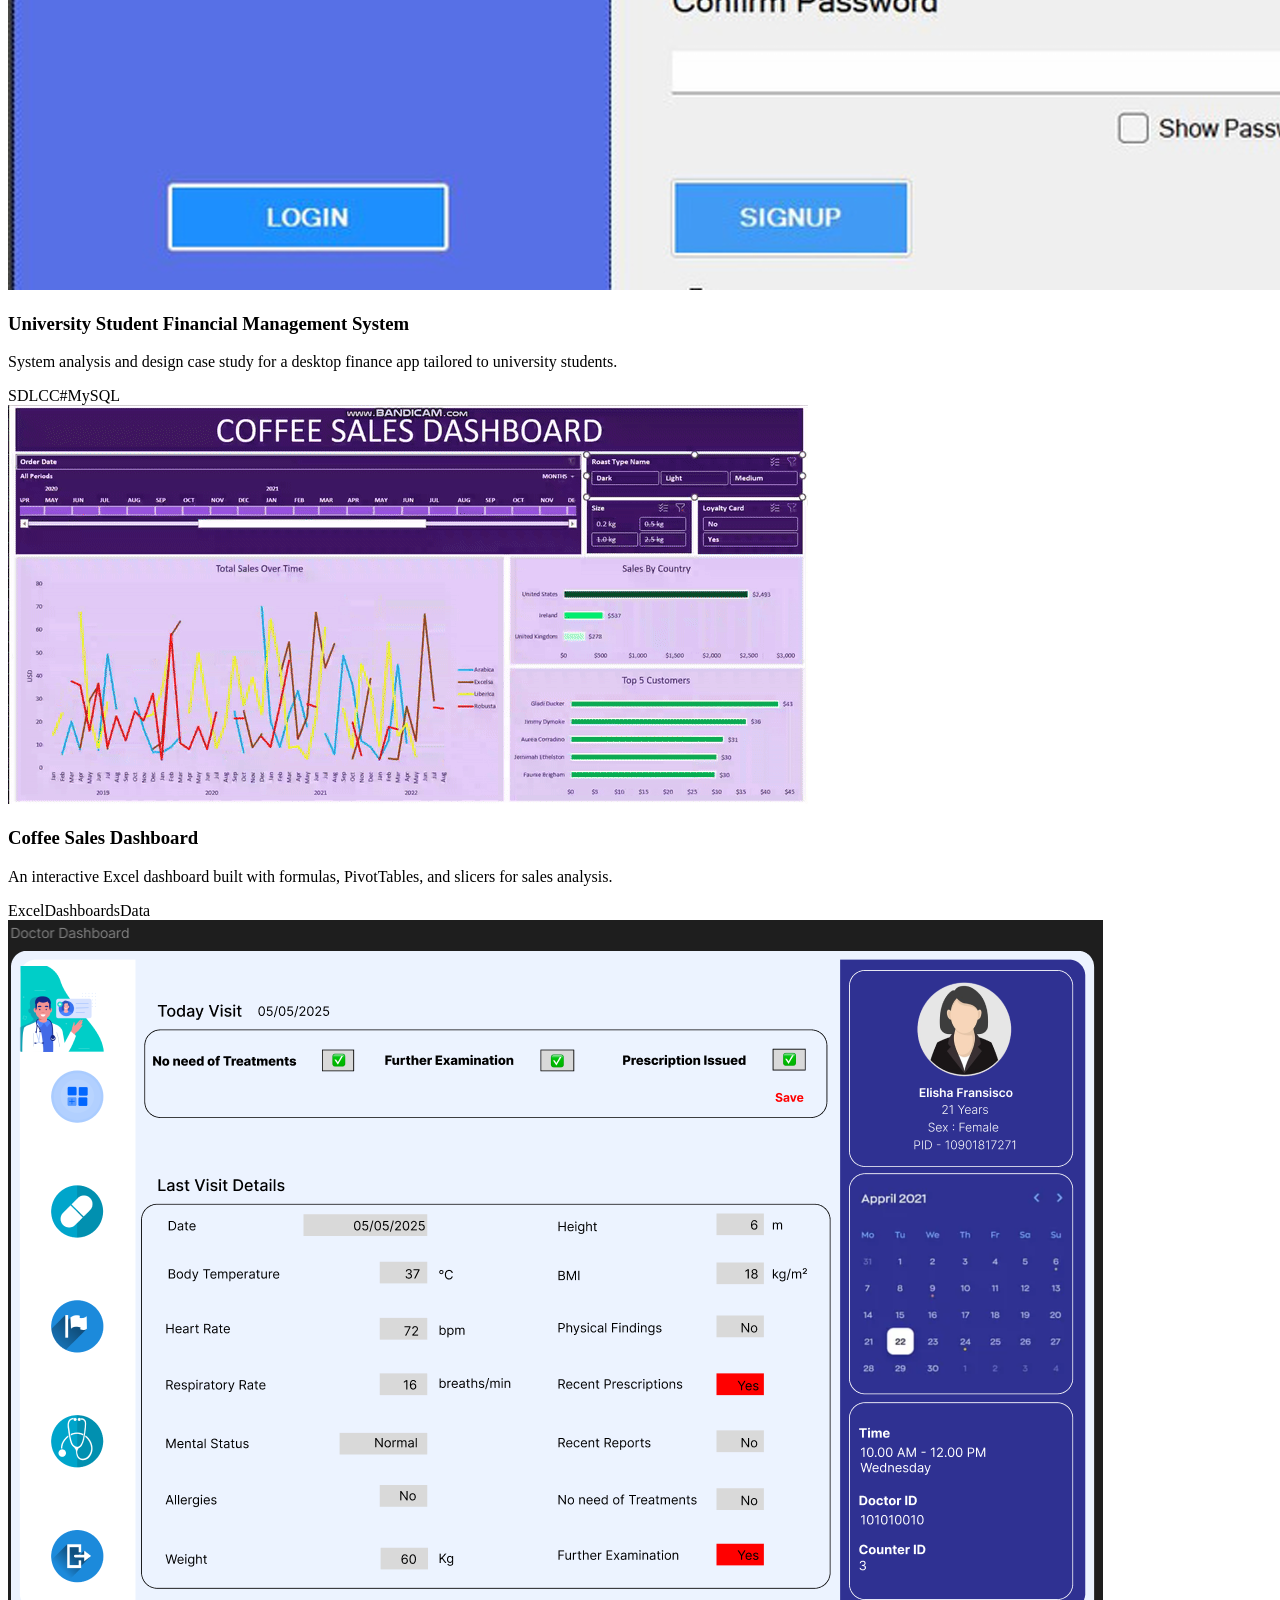
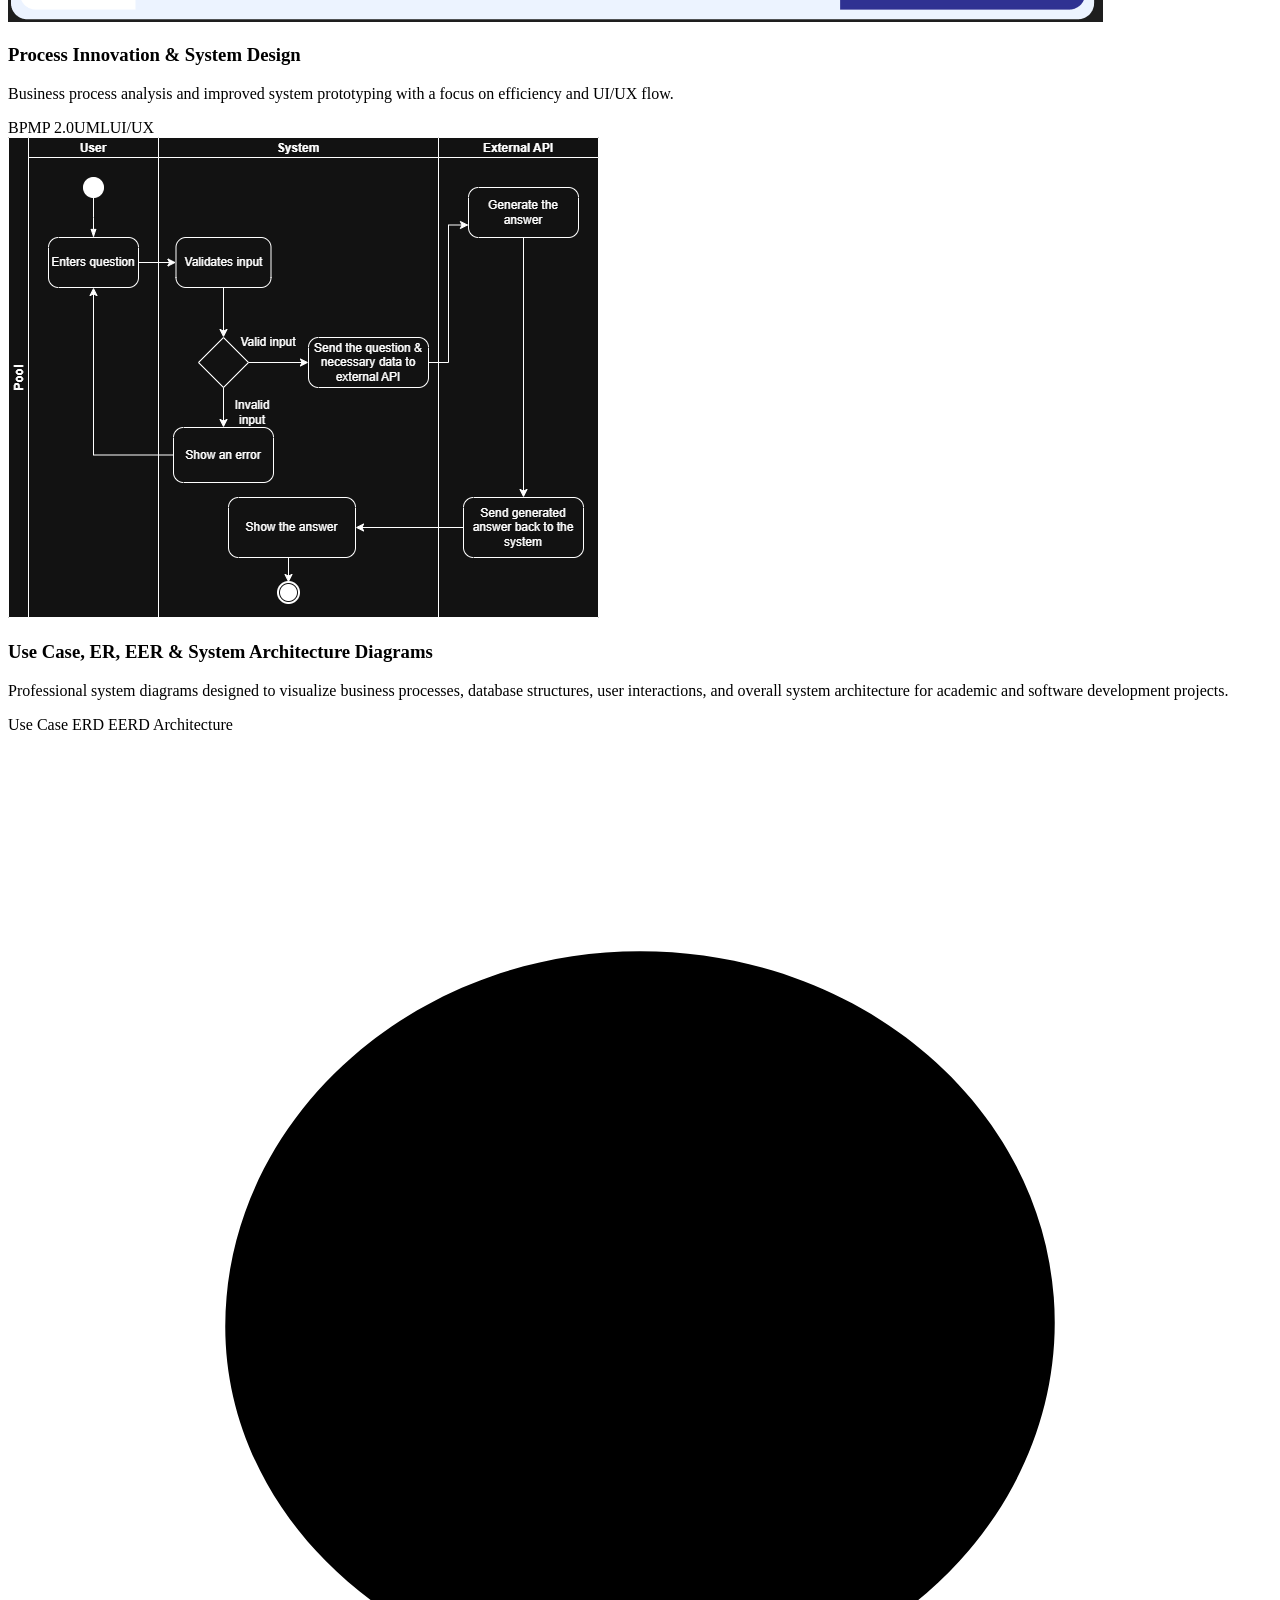
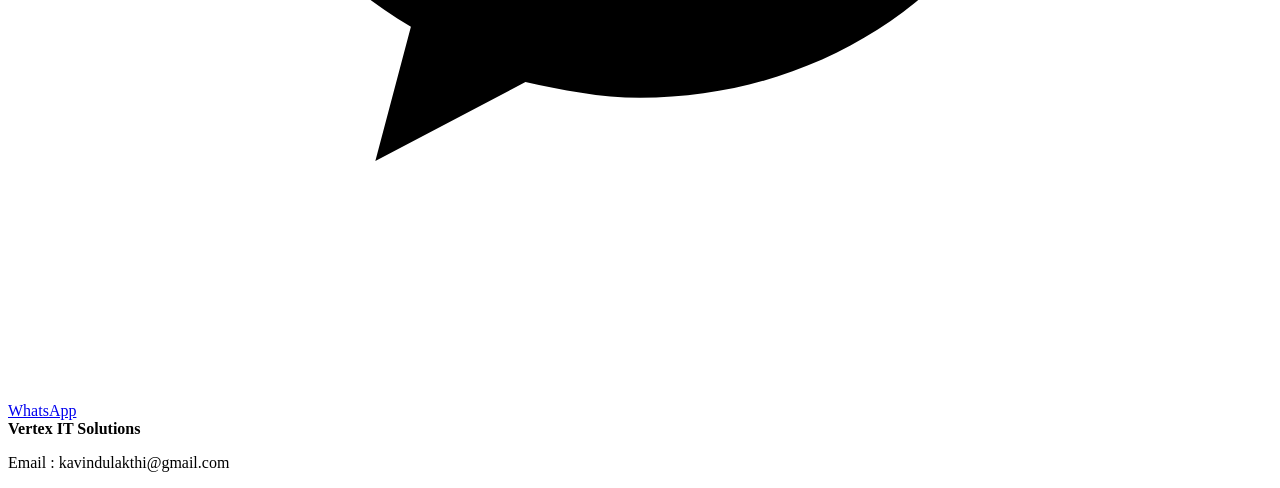
==== commit 3bd88a6f: "feat(project): fix whatsapp icon not showing issue in the project page" ====
--- a/projects.html
+++ b/projects.html
@@ -120,6 +120,20 @@
     </section>
   </main>
 
+  <a
+    class="whatsapp-float"
+    href="https://wa.me/94761963620?text=Hello%20Vertex%20IT%20Solutions%2C%20I%20would%20like%20to%20know%20more."
+    target="_blank"
+    rel="noopener noreferrer"
+    aria-label="Chat on WhatsApp"
+  >
+    <svg viewBox="0 0 32 32" aria-hidden="true" focusable="false">
+      <path d="M16 5.5c-5.8 0-10.5 4.3-10.5 9.5 0 3.1 1.8 5.9 4.7 7.6l-.9 3.4 3.8-2c.9.2 1.9.4 2.9.4 5.8 0 10.5-4.3 10.5-9.5S21.8 5.5 16 5.5z" />
+      <path d="M13.2 12.3c.2-.5.5-.6.9-.6h.7c.2 0 .5 0 .8.4.3.4 1 1.6 1.1 1.8.1.2.1.4 0 .6-.1.2-.2.3-.4.5l-.3.4c-.1.1-.2.3-.1.5.1.2.6 1 1.4 1.6.9.8 1.7 1 2 .9.2-.1.3-.2.5-.5l.5-.7c.2-.2.3-.2.5-.2.2 0 1.2.6 1.4.8.2.2.2.4.2.6 0 .5-.3 1.2-1 1.6-.7.4-1.7.4-2.7.2-1.2-.3-2.6-.9-4-2.2-1.5-1.4-2.4-3-2.7-4.1-.2-.8 0-1.5.4-2.1l.4-.7z" />
+    </svg>
+    <span>WhatsApp</span>
+  </a>
+
   <footer class="site-footer">
     <div class="container footer-inner">
       <strong>Vertex IT Solutions</strong>
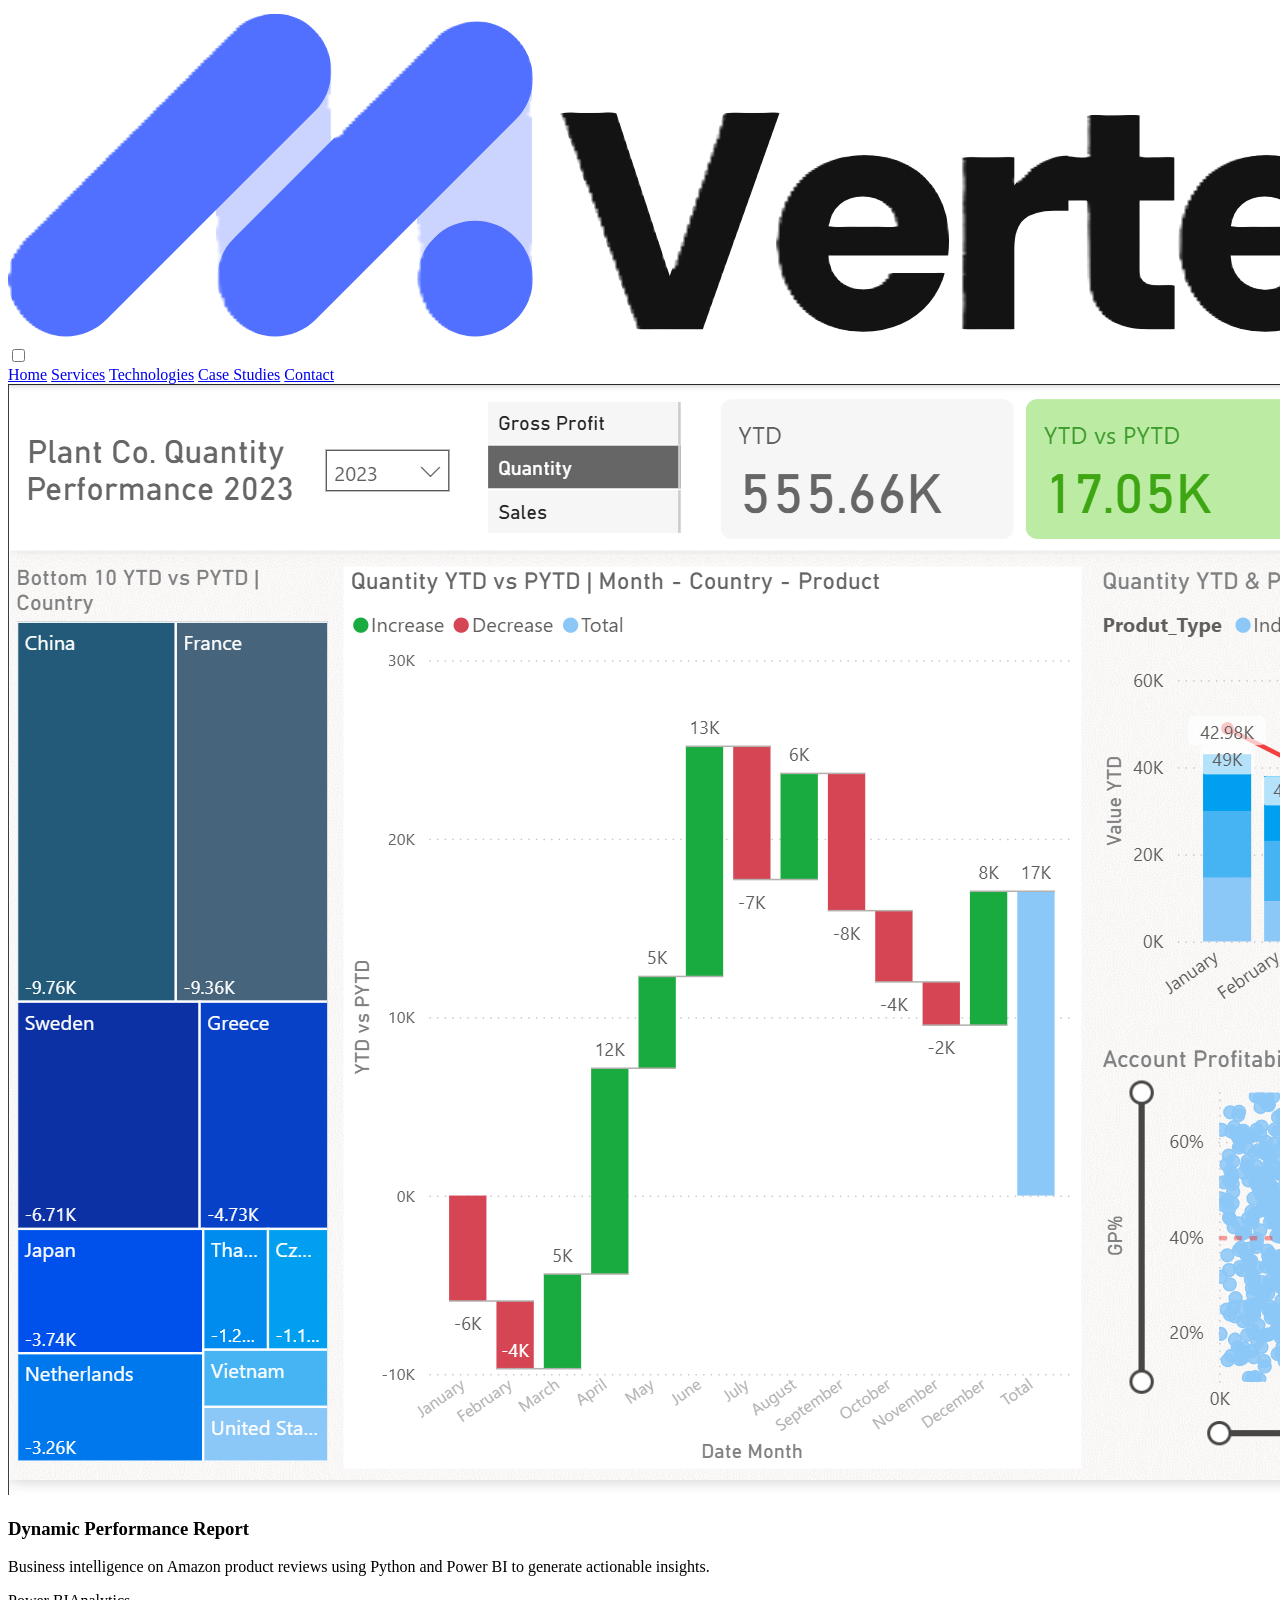
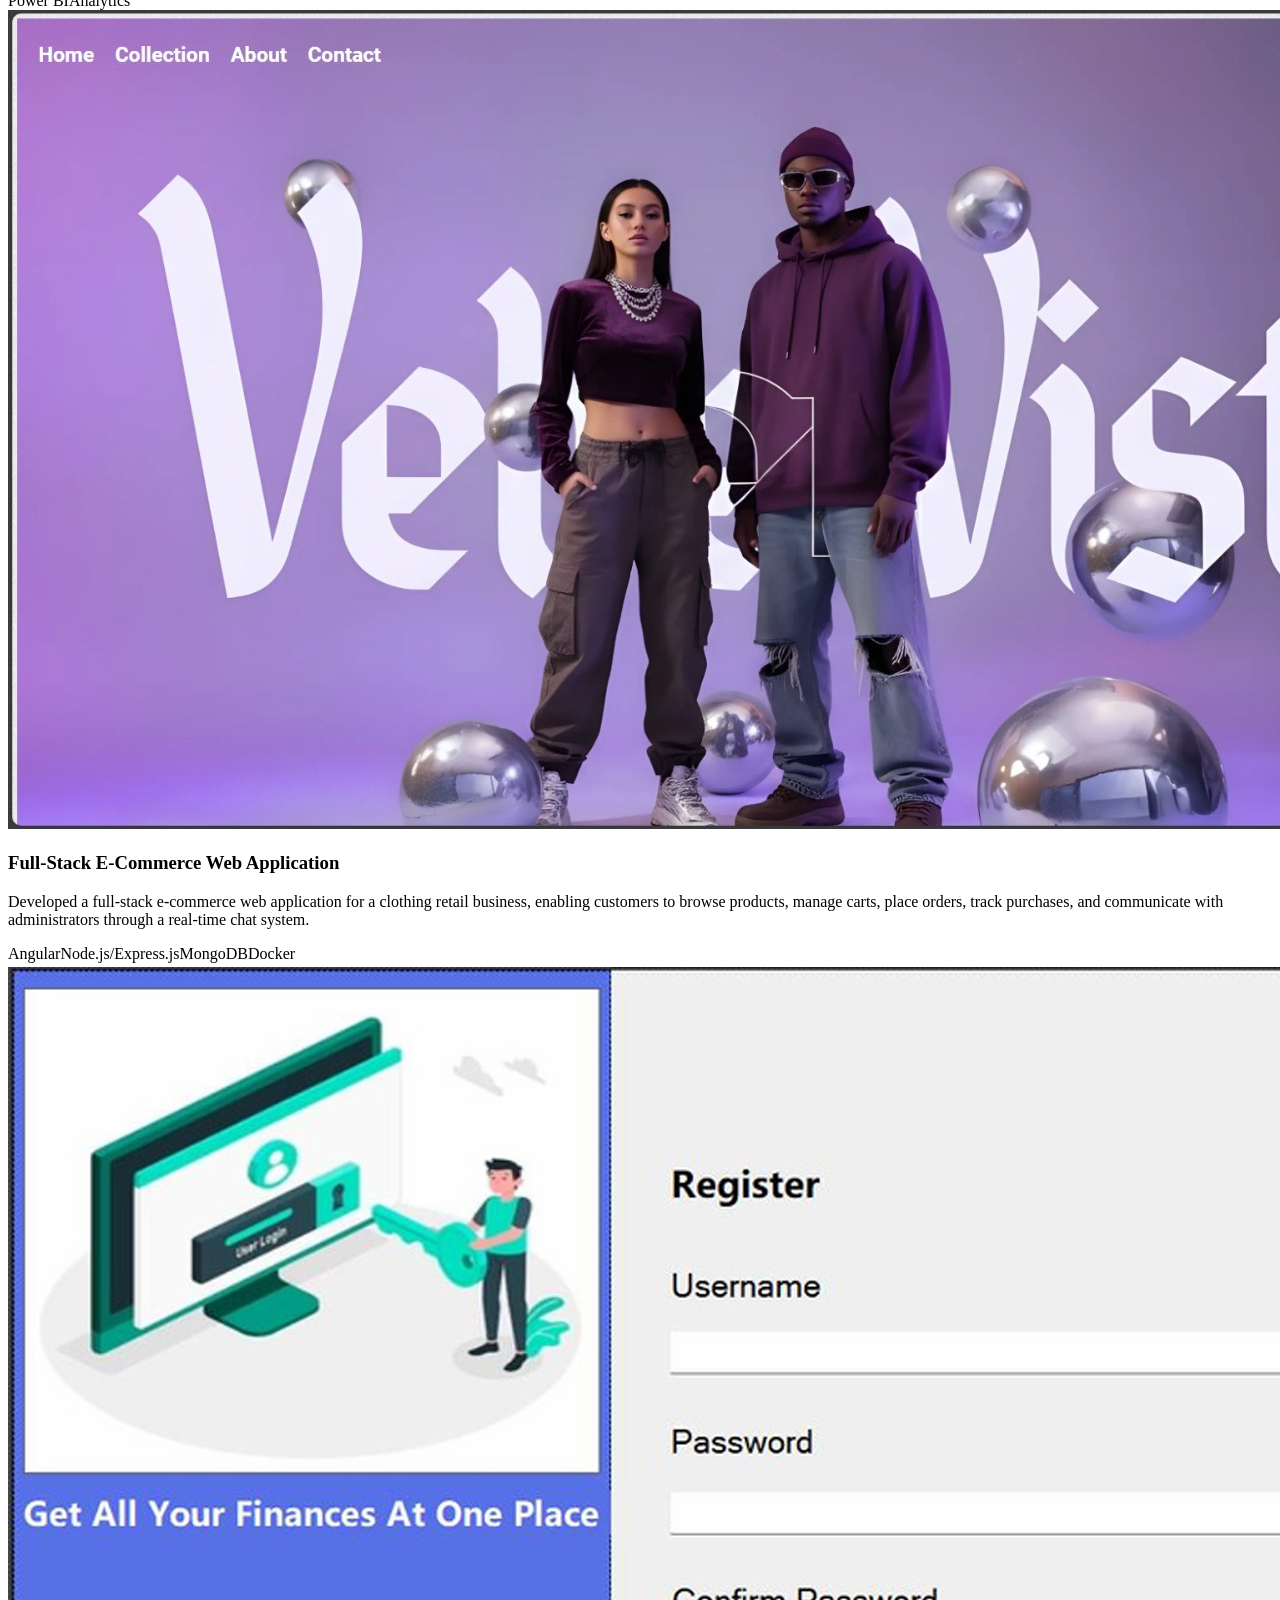
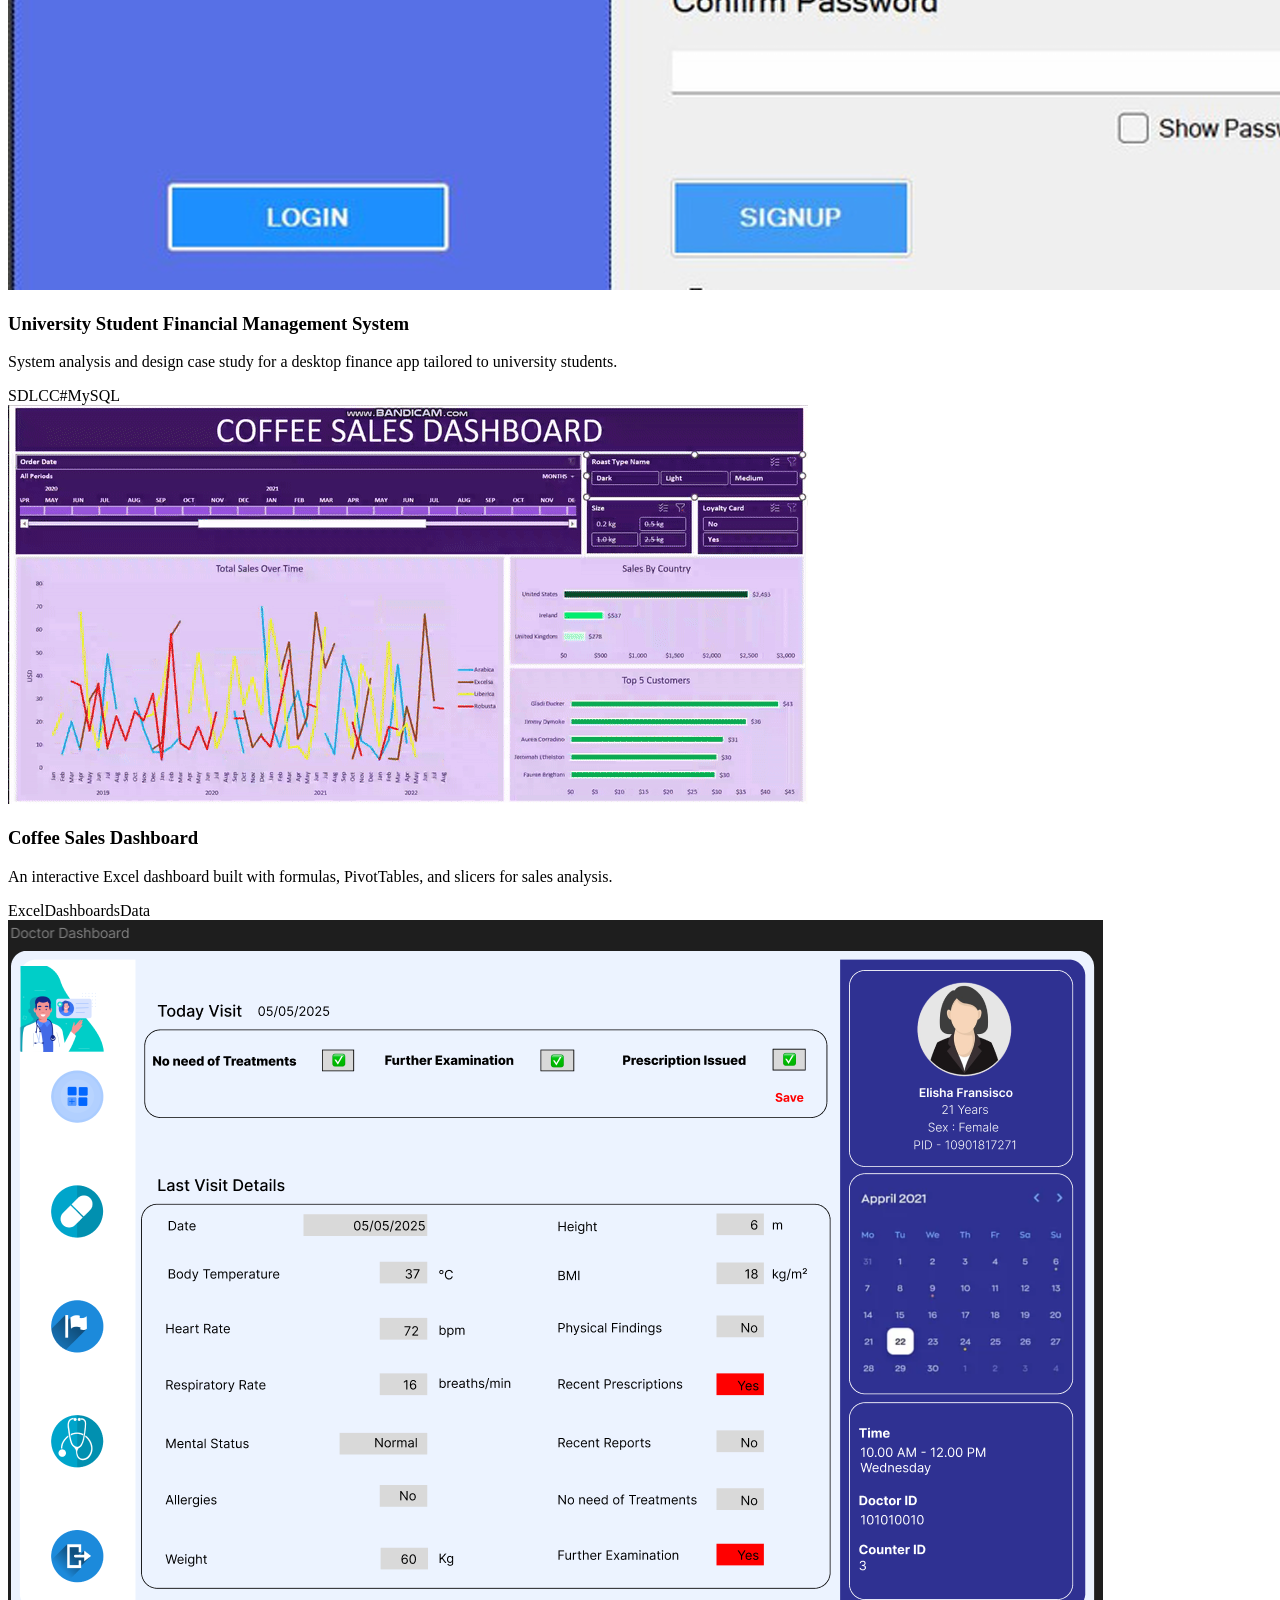
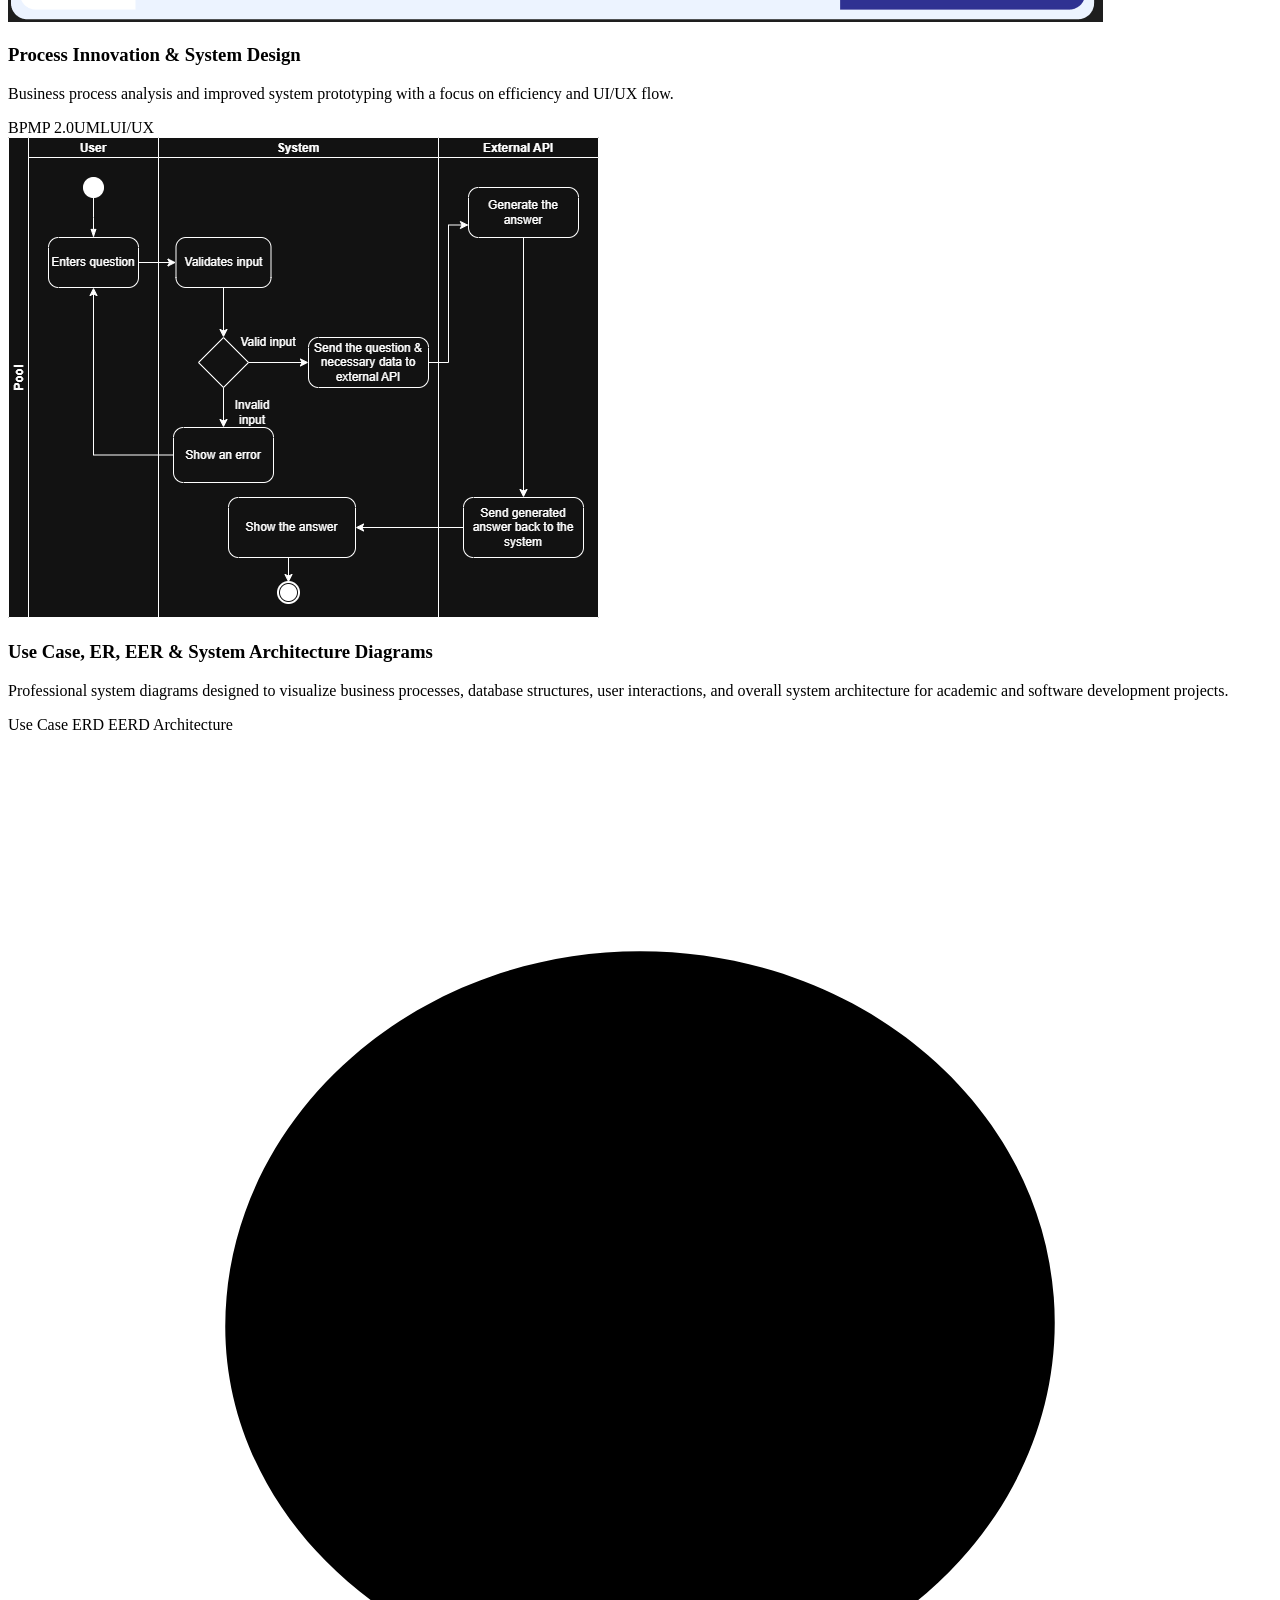
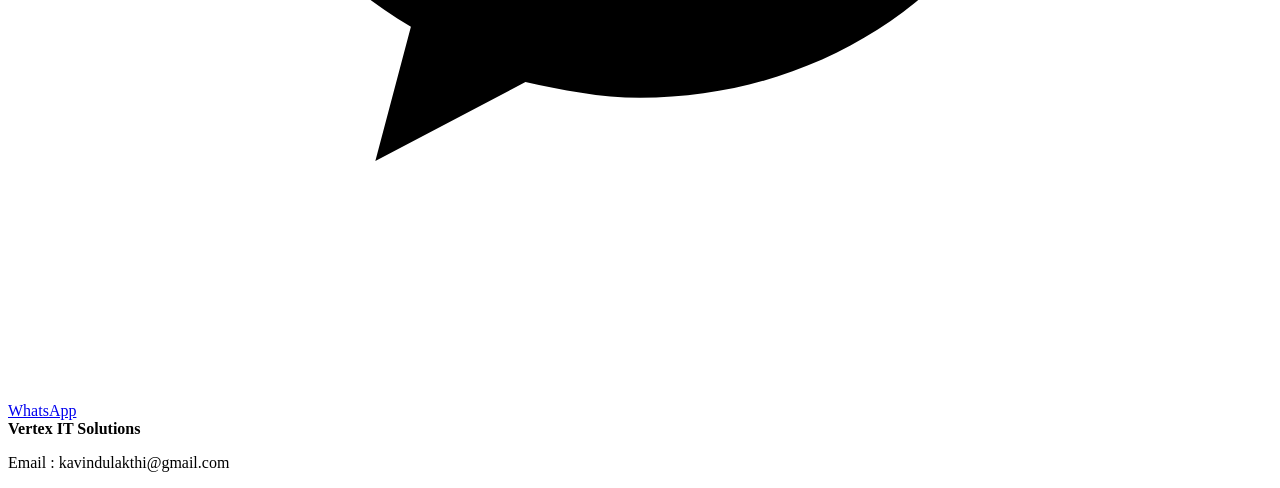
==== commit c2257a44: "fix(project): logo click issue from home" ====
--- a/projects.html
+++ b/projects.html
@@ -14,7 +14,7 @@
 <body>
   <header class="site-header">
     <div class="container nav">
-      <a class="brand" href="./index.html#top" aria-label="Vertex IT Solutions">
+      <a class="brand" href="./index.html" aria-label="Vertex IT Solutions">
         <img class="brand-logo" src="resources/logo.png" alt="Vertex IT Solutions logo" />
       </a>
       <input class="nav-toggle" type="checkbox" id="nav-toggle" />
@@ -24,7 +24,7 @@
         <span></span>
       </label>
       <nav class="nav-menu" aria-label="Primary">
-        <a href="./index.html#top">Home</a>
+        <a href="./index.html">Home</a>
         <a href="./index.html#services">Services</a>
         <a href="./index.html#technologies">Technologies</a>
         <a href="./projects.html">Case Studies</a>
